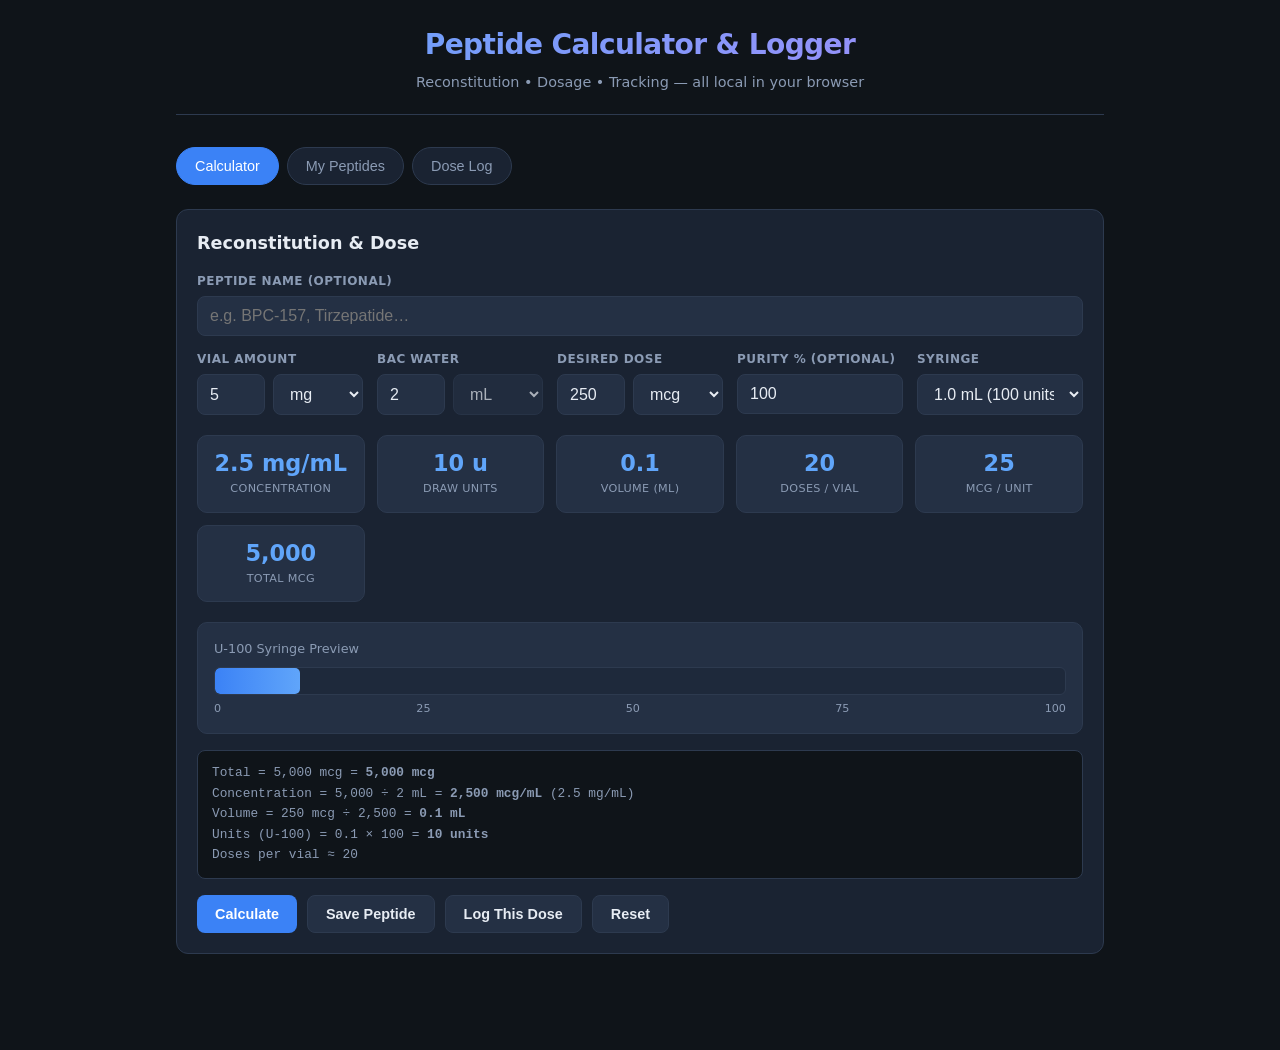
==== index.html @ 28c2f848 "Rename peptide_calculator.html to index.html" ====
<!DOCTYPE html>
<html lang="en">
<head>
  <meta charset="UTF-8">
  <meta name="viewport" content="width=device-width, initial-scale=1.0">
  <title>Peptide Calculator & Logger</title>
  <style>
    :root {
      --bg: #0f1419;
      --surface: #1a2332;
      --surface2: #243044;
      --border: #2d3a4f;
      --text: #e7ecf3;
      --text-muted: #8b9bb4;
      --accent: #3b82f6;
      --accent-hover: #2563eb;
      --success: #22c55e;
      --warning: #f59e0b;
      --danger: #ef4444;
      --radius: 12px;
      --font: 'Segoe UI', system-ui, -apple-system, sans-serif;
    }
    * { box-sizing: border-box; margin: 0; padding: 0; }
    body {
      font-family: var(--font);
      background: var(--bg);
      color: var(--text);
      min-height: 100vh;
      line-height: 1.5;
    }
    .container {
      max-width: 960px;
      margin: 0 auto;
      padding: 24px 16px 80px;
    }
    header {
      text-align: center;
      margin-bottom: 32px;
      padding-bottom: 20px;
      border-bottom: 1px solid var(--border);
    }
    header h1 {
      font-size: 1.75rem;
      font-weight: 700;
      letter-spacing: -0.02em;
      background: linear-gradient(135deg, #60a5fa, #a78bfa);
      -webkit-background-clip: text;
      -webkit-text-fill-color: transparent;
      background-clip: text;
    }
    header p {
      color: var(--text-muted);
      font-size: 0.9rem;
      margin-top: 6px;
    }
    .tabs {
      display: flex;
      gap: 8px;
      margin-bottom: 24px;
      flex-wrap: wrap;
    }
    .tab {
      padding: 10px 18px;
      background: var(--surface);
      border: 1px solid var(--border);
      border-radius: 999px;
      color: var(--text-muted);
      cursor: pointer;
      font-size: 0.9rem;
      font-weight: 500;
      transition: all 0.15s;
    }
    .tab:hover { border-color: var(--accent); color: var(--text); }
    .tab.active {
      background: var(--accent);
      border-color: var(--accent);
      color: white;
    }
    .panel { display: none; }
    .panel.active { display: block; }
    .card {
      background: var(--surface);
      border: 1px solid var(--border);
      border-radius: var(--radius);
      padding: 20px;
      margin-bottom: 16px;
    }
    .card h2 {
      font-size: 1.1rem;
      margin-bottom: 16px;
      font-weight: 600;
    }
    .grid {
      display: grid;
      grid-template-columns: repeat(auto-fit, minmax(140px, 1fr));
      gap: 14px;
    }
    .field {
      display: flex;
      flex-direction: column;
      gap: 6px;
    }
    .field label {
      font-size: 0.75rem;
      text-transform: uppercase;
      letter-spacing: 0.04em;
      color: var(--text-muted);
      font-weight: 600;
    }
    .field input, .field select, .field textarea {
      background: var(--surface2);
      border: 1px solid var(--border);
      border-radius: 8px;
      padding: 10px 12px;
      color: var(--text);
      font-size: 1rem;
      width: 100%;
      outline: none;
      transition: border-color 0.15s;
    }
    .field input:focus, .field select:focus, .field textarea:focus {
      border-color: var(--accent);
    }
    .unit-row {
      display: flex;
      gap: 8px;
    }
    .unit-row input { flex: 1; }
    .unit-row select { width: 90px; flex-shrink: 0; }
    .btn {
      display: inline-flex;
      align-items: center;
      justify-content: center;
      gap: 6px;
      padding: 10px 18px;
      border-radius: 8px;
      border: none;
      font-size: 0.9rem;
      font-weight: 600;
      cursor: pointer;
      transition: all 0.15s;
    }
    .btn-primary {
      background: var(--accent);
      color: white;
    }
    .btn-primary:hover { background: var(--accent-hover); }
    .btn-secondary {
      background: var(--surface2);
      color: var(--text);
      border: 1px solid var(--border);
    }
    .btn-secondary:hover { border-color: var(--accent); }
    .btn-danger {
      background: transparent;
      color: var(--danger);
      border: 1px solid var(--danger);
    }
    .btn-danger:hover { background: var(--danger); color: white; }
    .btn-sm { padding: 6px 12px; font-size: 0.8rem; }
    .results {
      display: grid;
      grid-template-columns: repeat(auto-fit, minmax(140px, 1fr));
      gap: 12px;
      margin-top: 20px;
    }
    .result-box {
      background: var(--surface2);
      border-radius: 10px;
      padding: 14px;
      text-align: center;
      border: 1px solid var(--border);
    }
    .result-box .value {
      font-size: 1.4rem;
      font-weight: 700;
      color: #60a5fa;
      line-height: 1.2;
    }
    .result-box .label {
      font-size: 0.7rem;
      color: var(--text-muted);
      text-transform: uppercase;
      letter-spacing: 0.03em;
      margin-top: 4px;
    }
    .syringe-visual {
      margin-top: 20px;
      background: var(--surface2);
      border-radius: 10px;
      padding: 16px;
      border: 1px solid var(--border);
    }
    .syringe-bar {
      height: 28px;
      background: #1e293b;
      border-radius: 6px;
      position: relative;
      overflow: hidden;
      border: 1px solid var(--border);
    }
    .syringe-fill {
      height: 100%;
      background: linear-gradient(90deg, #3b82f6, #60a5fa);
      border-radius: 5px;
      transition: width 0.3s ease;
      max-width: 100%;
    }
    .syringe-marks {
      display: flex;
      justify-content: space-between;
      margin-top: 6px;
      font-size: 0.7rem;
      color: var(--text-muted);
    }
    .actions {
      display: flex;
      gap: 10px;
      flex-wrap: wrap;
      margin-top: 16px;
    }
    table {
      width: 100%;
      border-collapse: collapse;
      font-size: 0.9rem;
    }
    th, td {
      padding: 10px 12px;
      text-align: left;
      border-bottom: 1px solid var(--border);
    }
    th {
      color: var(--text-muted);
      font-weight: 600;
      font-size: 0.75rem;
      text-transform: uppercase;
      letter-spacing: 0.03em;
    }
    tr:hover td { background: rgba(59, 130, 246, 0.05); }
    .empty {
      text-align: center;
      color: var(--text-muted);
      padding: 32px 16px;
      font-size: 0.95rem;
    }
    .peptide-list {
      display: flex;
      flex-direction: column;
      gap: 10px;
    }
    .peptide-item {
      display: flex;
      justify-content: space-between;
      align-items: center;
      background: var(--surface2);
      border: 1px solid var(--border);
      border-radius: 10px;
      padding: 14px 16px;
      gap: 12px;
      flex-wrap: wrap;
    }
    .peptide-item .info h3 {
      font-size: 1rem;
      font-weight: 600;
    }
    .peptide-item .info p {
      font-size: 0.8rem;
      color: var(--text-muted);
      margin-top: 2px;
    }
    .peptide-item .btns {
      display: flex;
      gap: 8px;
    }
    .toast {
      position: fixed;
      bottom: 24px;
      left: 50%;
      transform: translateX(-50%) translateY(100px);
      background: var(--surface2);
      border: 1px solid var(--accent);
      color: var(--text);
      padding: 12px 20px;
      border-radius: 10px;
      font-size: 0.9rem;
      opacity: 0;
      transition: all 0.3s;
      z-index: 100;
      pointer-events: none;
    }
    .toast.show {
      transform: translateX(-50%) translateY(0);
      opacity: 1;
    }
    .math-box {
      margin-top: 16px;
      background: var(--bg);
      border-radius: 8px;
      padding: 12px 14px;
      font-family: ui-monospace, monospace;
      font-size: 0.8rem;
      color: var(--text-muted);
      line-height: 1.6;
      border: 1px solid var(--border);
    }
    @media (max-width: 600px) {
      .grid { grid-template-columns: 1fr 1fr; }
      .results { grid-template-columns: 1fr 1fr; }
    }
  </style>
</head>
<body>
  <div class="container">
    <header>
      <h1>Peptide Calculator & Logger</h1>
      <p>Reconstitution • Dosage • Tracking — all local in your browser</p>
    </header>

    <div class="tabs">
      <button class="tab active" data-tab="calc">Calculator</button>
      <button class="tab" data-tab="peptides">My Peptides</button>
      <button class="tab" data-tab="log">Dose Log</button>
    </div>

    <!-- CALCULATOR PANEL -->
    <div id="calc" class="panel active">
      <div class="card">
        <h2>Reconstitution & Dose</h2>
        <div class="grid">
          <div class="field" style="grid-column: 1 / -1;">
            <label>Peptide Name (optional)</label>
            <input type="text" id="peptideName" placeholder="e.g. BPC-157, Tirzepatide…">
          </div>
          <div class="field">
            <label>Vial Amount</label>
            <div class="unit-row">
              <input type="number" id="vialAmount" value="5" min="0" step="any">
              <select id="vialUnit">
                <option value="mg">mg</option>
                <option value="mcg">mcg</option>
              </select>
            </div>
          </div>
          <div class="field">
            <label>BAC Water</label>
            <div class="unit-row">
              <input type="number" id="waterMl" value="2" min="0" step="any">
              <select disabled><option>mL</option></select>
            </div>
          </div>
          <div class="field">
            <label>Desired Dose</label>
            <div class="unit-row">
              <input type="number" id="doseAmount" value="250" min="0" step="any">
              <select id="doseUnit">
                <option value="mcg">mcg</option>
                <option value="mg">mg</option>
              </select>
            </div>
          </div>
          <div class="field">
            <label>Purity % (optional)</label>
            <input type="number" id="purity" value="100" min="1" max="100" step="0.1">
          </div>
          <div class="field">
            <label>Syringe</label>
            <select id="syringe">
              <option value="100">1.0 mL (100 units)</option>
              <option value="50">0.5 mL (50 units)</option>
              <option value="30">0.3 mL (30 units)</option>
            </select>
          </div>
        </div>

        <div class="results" id="results">
          <div class="result-box">
            <div class="value" id="resConc">—</div>
            <div class="label">Concentration</div>
          </div>
          <div class="result-box">
            <div class="value" id="resUnits">—</div>
            <div class="label">Draw Units</div>
          </div>
          <div class="result-box">
            <div class="value" id="resVol">—</div>
            <div class="label">Volume (mL)</div>
          </div>
          <div class="result-box">
            <div class="value" id="resDoses">—</div>
            <div class="label">Doses / Vial</div>
          </div>
          <div class="result-box">
            <div class="value" id="resPerUnit">—</div>
            <div class="label">mcg / Unit</div>
          </div>
          <div class="result-box">
            <div class="value" id="resTotal">—</div>
            <div class="label">Total mcg</div>
          </div>
        </div>

        <div class="syringe-visual">
          <div style="font-size:0.8rem;color:var(--text-muted);margin-bottom:8px;">U-100 Syringe Preview</div>
          <div class="syringe-bar">
            <div class="syringe-fill" id="syringeFill" style="width:0%"></div>
          </div>
          <div class="syringe-marks">
            <span>0</span><span>25</span><span>50</span><span>75</span><span>100</span>
          </div>
        </div>

        <div class="math-box" id="mathBox">Enter values to see the math.</div>

        <div class="actions">
          <button class="btn btn-primary" onclick="calculate()">Calculate</button>
          <button class="btn btn-secondary" onclick="saveCurrentPeptide()">Save Peptide</button>
          <button class="btn btn-secondary" onclick="logCurrentDose()">Log This Dose</button>
          <button class="btn btn-secondary" onclick="resetCalc()">Reset</button>
        </div>
      </div>
    </div>

    <!-- MY PEPTIDES PANEL -->
    <div id="peptides" class="panel">
      <div class="card">
        <h2>Saved Peptides</h2>
        <div id="peptideList" class="peptide-list">
          <div class="empty">No saved peptides yet. Calculate one and hit “Save Peptide”.</div>
        </div>
      </div>
    </div>

    <!-- DOSE LOG PANEL -->
    <div id="log" class="panel">
      <div class="card">
        <h2>Log a Dose</h2>
        <div class="grid">
          <div class="field">
            <label>Peptide</label>
            <select id="logPeptideSelect">
              <option value="">— Custom / Manual —</option>
            </select>
          </div>
          <div class="field">
            <label>Name (if custom)</label>
            <input type="text" id="logName" placeholder="Peptide name">
          </div>
          <div class="field">
            <label>Dose</label>
            <div class="unit-row">
              <input type="number" id="logDose" value="250" min="0" step="any">
              <select id="logDoseUnit">
                <option value="mcg">mcg</option>
                <option value="mg">mg</option>
              </select>
            </div>
          </div>
          <div class="field">
            <label>Units Drawn</label>
            <input type="number" id="logUnits" min="0" step="any" placeholder="optional">
          </div>
          <div class="field">
            <label>Date & Time</label>
            <input type="datetime-local" id="logDate">
          </div>
          <div class="field" style="grid-column: 1 / -1;">
            <label>Notes</label>
            <textarea id="logNotes" rows="2" placeholder="Optional notes…"></textarea>
          </div>
        </div>
        <div class="actions">
          <button class="btn btn-primary" onclick="addLogEntry()">Add to Log</button>
        </div>
      </div>

      <div class="card">
        <div style="display:flex;justify-content:space-between;align-items:center;margin-bottom:16px;flex-wrap:wrap;gap:10px;">
          <h2 style="margin:0;">History</h2>
          <div style="display:flex;gap:8px;">
            <button class="btn btn-secondary btn-sm" onclick="exportLog()">Export CSV</button>
            <button class="btn btn-danger btn-sm" onclick="clearLog()">Clear Log</button>
          </div>
        </div>
        <div style="overflow-x:auto;">
          <table>
            <thead>
              <tr>
                <th>Date</th>
                <th>Peptide</th>
                <th>Dose</th>
                <th>Units</th>
                <th>Notes</th>
                <th></th>
              </tr>
            </thead>
            <tbody id="logTableBody">
              <tr><td colspan="6" class="empty">No doses logged yet.</td></tr>
            </tbody>
          </table>
        </div>
      </div>
    </div>
  </div>

  <div class="toast" id="toast"></div>

  <script>
    // ========== State ==========
    let peptides = JSON.parse(localStorage.getItem('peptide_calc_peptides') || '[]');
    let logEntries = JSON.parse(localStorage.getItem('peptide_calc_log') || '[]');

    // ========== Tabs ==========
    document.querySelectorAll('.tab').forEach(tab => {
      tab.addEventListener('click', () => {
        document.querySelectorAll('.tab').forEach(t => t.classList.remove('active'));
        document.querySelectorAll('.panel').forEach(p => p.classList.remove('active'));
        tab.classList.add('active');
        document.getElementById(tab.dataset.tab).classList.add('active');
        if (tab.dataset.tab === 'peptides') renderPeptides();
        if (tab.dataset.tab === 'log') {
          renderLogSelect();
          renderLog();
        }
      });
    });

    // ========== Helpers ==========
    function toMcg(amount, unit) {
      return unit === 'mg' ? amount * 1000 : amount;
    }
    function showToast(msg) {
      const t = document.getElementById('toast');
      t.textContent = msg;
      t.classList.add('show');
      setTimeout(() => t.classList.remove('show'), 2200);
    }
    function saveState() {
      localStorage.setItem('peptide_calc_peptides', JSON.stringify(peptides));
      localStorage.setItem('peptide_calc_log', JSON.stringify(logEntries));
    }
    function fmt(n, d = 2) {
      if (n == null || isNaN(n)) return '—';
      return Number(n).toLocaleString(undefined, { maximumFractionDigits: d });
    }

    // ========== Calculate ==========
    function calculate() {
      const vialAmt = parseFloat(document.getElementById('vialAmount').value) || 0;
      const vialUnit = document.getElementById('vialUnit').value;
      const water = parseFloat(document.getElementById('waterMl').value) || 0;
      const doseAmt = parseFloat(document.getElementById('doseAmount').value) || 0;
      const doseUnit = document.getElementById('doseUnit').value;
      const purity = parseFloat(document.getElementById('purity').value) || 100;
      const syringeMax = parseInt(document.getElementById('syringe').value) || 100;

      if (vialAmt <= 0 || water <= 0 || doseAmt <= 0) {
        document.getElementById('resConc').textContent = '—';
        document.getElementById('resUnits').textContent = '—';
        document.getElementById('resVol').textContent = '—';
        document.getElementById('resDoses').textContent = '—';
        document.getElementById('resPerUnit').textContent = '—';
        document.getElementById('resTotal').textContent = '—';
        document.getElementById('syringeFill').style.width = '0%';
        document.getElementById('mathBox').textContent = 'Enter positive values for vial, water, and dose.';
        return;
      }

      const totalMcg = toMcg(vialAmt, vialUnit) * (purity / 100);
      const doseMcg = toMcg(doseAmt, doseUnit);
      const concMcgMl = totalMcg / water;
      const concMgMl = concMcgMl / 1000;
      const volMl = doseMcg / concMcgMl;
      const units = volMl * 100;
      const doses = Math.floor(totalMcg / doseMcg);
      const mcgPerUnit = concMcgMl / 100;

      document.getElementById('resConc').textContent = fmt(concMgMl, 3) + ' mg/mL';
      document.getElementById('resUnits').textContent = fmt(units, 1) + ' u';
      document.getElementById('resVol').textContent = fmt(volMl, 4);
      document.getElementById('resDoses').textContent = doses;
      document.getElementById('resPerUnit').textContent = fmt(mcgPerUnit, 2);
      document.getElementById('resTotal').textContent = fmt(totalMcg, 0);

      // Syringe fill (capped at 100%)
      const fillPct = Math.min((units / 100) * 100, 100);
      document.getElementById('syringeFill').style.width = fillPct + '%';

      // Math explanation
      const purityNote = purity !== 100 ? ` × ${purity}% purity` : '';
      document.getElementById('mathBox').innerHTML =
        `Total = ${fmt(toMcg(vialAmt, vialUnit),0)} mcg${purityNote} = <b>${fmt(totalMcg,0)} mcg</b><br>` +
        `Concentration = ${fmt(totalMcg,0)} ÷ ${water} mL = <b>${fmt(concMcgMl,1)} mcg/mL</b> (${fmt(concMgMl,3)} mg/mL)<br>` +
        `Volume = ${fmt(doseMcg,0)} mcg ÷ ${fmt(concMcgMl,1)} = <b>${fmt(volMl,4)} mL</b><br>` +
        `Units (U-100) = ${fmt(volMl,4)} × 100 = <b>${fmt(units,1)} units</b><br>` +
        `Doses per vial ≈ ${doses}` +
        (units > syringeMax ? `<br><span style="color:var(--warning)">⚠ Exceeds ${syringeMax}-unit syringe capacity</span>` : '') +
        (units < 2 ? `<br><span style="color:var(--warning)">⚠ Very small draw — consider more water for easier measurement</span>` : '');
    }

    // Live calc on input
    ['vialAmount','vialUnit','waterMl','doseAmount','doseUnit','purity','syringe'].forEach(id => {
      document.getElementById(id).addEventListener('input', calculate);
      document.getElementById(id).addEventListener('change', calculate);
    });

    function resetCalc() {
      document.getElementById('peptideName').value = '';
      document.getElementById('vialAmount').value = 5;
      document.getElementById('vialUnit').value = 'mg';
      document.getElementById('waterMl').value = 2;
      document.getElementById('doseAmount').value = 250;
      document.getElementById('doseUnit').value = 'mcg';
      document.getElementById('purity').value = 100;
      document.getElementById('syringe').value = 100;
      calculate();
    }

    // ========== Save Peptide ==========
    function saveCurrentPeptide() {
      const name = document.getElementById('peptideName').value.trim() || 'Unnamed Peptide';
      const entry = {
        id: Date.now(),
        name,
        vialAmount: parseFloat(document.getElementById('vialAmount').value),
        vialUnit: document.getElementById('vialUnit').value,
        waterMl: parseFloat(document.getElementById('waterMl').value),
        doseAmount: parseFloat(document.getElementById('doseAmount').value),
        doseUnit: document.getElementById('doseUnit').value,
        purity: parseFloat(document.getElementById('purity').value) || 100,
        syringe: document.getElementById('syringe').value
      };
      peptides.push(entry);
      saveState();
      showToast(`Saved “${name}”`);
      renderPeptides();
    }

    function loadPeptide(id) {
      const p = peptides.find(x => x.id === id);
      if (!p) return;
      document.getElementById('peptideName').value = p.name;
      document.getElementById('vialAmount').value = p.vialAmount;
      document.getElementById('vialUnit').value = p.vialUnit;
      document.getElementById('waterMl').value = p.waterMl;
      document.getElementById('doseAmount').value = p.doseAmount;
      document.getElementById('doseUnit').value = p.doseUnit;
      document.getElementById('purity').value = p.purity;
      document.getElementById('syringe').value = p.syringe;
      calculate();
      // switch to calc tab
      document.querySelector('[data-tab="calc"]').click();
      showToast(`Loaded “${p.name}”`);
    }

    function deletePeptide(id) {
      peptides = peptides.filter(x => x.id !== id);
      saveState();
      renderPeptides();
      showToast('Peptide deleted');
    }

    function renderPeptides() {
      const el = document.getElementById('peptideList');
      if (!peptides.length) {
        el.innerHTML = '<div class="empty">No saved peptides yet. Calculate one and hit “Save Peptide”.</div>';
        return;
      }
      el.innerHTML = peptides.map(p => `
        <div class="peptide-item">
          <div class="info">
            <h3>${escapeHtml(p.name)}</h3>
            <p>${p.vialAmount} ${p.vialUnit} + ${p.waterMl} mL → dose ${p.doseAmount} ${p.doseUnit}${p.purity !== 100 ? ` · ${p.purity}%` : ''}</p>
          </div>
          <div class="btns">
            <button class="btn btn-primary btn-sm" onclick="loadPeptide(${p.id})">Load</button>
            <button class="btn btn-danger btn-sm" onclick="deletePeptide(${p.id})">Delete</button>
          </div>
        </div>
      `).join('');
    }

    // ========== Log ==========
    function renderLogSelect() {
      const sel = document.getElementById('logPeptideSelect');
      const current = sel.value;
      sel.innerHTML = '<option value="">— Custom / Manual —</option>' +
        peptides.map(p => `<option value="${p.id}">${escapeHtml(p.name)}</option>`).join('');
      sel.value = current;
    }

    document.getElementById('logPeptideSelect').addEventListener('change', function() {
      const id = this.value;
      if (!id) return;
      const p = peptides.find(x => x.id == id);
      if (p) {
        document.getElementById('logName').value = p.name;
        document.getElementById('logDose').value = p.doseAmount;
        document.getElementById('logDoseUnit').value = p.doseUnit;
        // prefill units from current calc if matching
        calculate();
        const unitsText = document.getElementById('resUnits').textContent;
        const match = unitsText.match(/([\d.]+)/);
        if (match) document.getElementById('logUnits').value = match[1];
      }
    });

    function addLogEntry() {
      const name = document.getElementById('logName').value.trim() || 'Unknown';
      const doseAmt = parseFloat(document.getElementById('logDose').value) || 0;
      const doseUnit = document.getElementById('logDoseUnit').value;
      const units = document.getElementById('logUnits').value;
      const dateVal = document.getElementById('logDate').value;
      const notes = document.getElementById('logNotes').value.trim();

      if (!doseAmt) {
        showToast('Enter a dose amount');
        return;
      }

      const entry = {
        id: Date.now(),
        name,
        dose: doseAmt,
        doseUnit,
        units: units ? parseFloat(units) : null,
        date: dateVal ? new Date(dateVal).toISOString() : new Date().toISOString(),
        notes
      };
      logEntries.unshift(entry);
      saveState();
      renderLog();
      document.getElementById('logNotes').value = '';
      showToast('Dose logged');
    }

    function deleteLogEntry(id) {
      logEntries = logEntries.filter(x => x.id !== id);
      saveState();
      renderLog();
      showToast('Entry removed');
    }

    function renderLog() {
      const tbody = document.getElementById('logTableBody');
      if (!logEntries.length) {
        tbody.innerHTML = '<tr><td colspan="6" class="empty">No doses logged yet.</td></tr>';
        return;
      }
      tbody.innerHTML = logEntries.map(e => {
        const d = new Date(e.date);
        const dateStr = d.toLocaleString(undefined, { dateStyle: 'medium', timeStyle: 'short' });
        return `<tr>
          <td>${dateStr}</td>
          <td>${escapeHtml(e.name)}</td>
          <td>${fmt(e.dose, 2)} ${e.doseUnit}</td>
          <td>${e.units != null ? fmt(e.units, 1) : '—'}</td>
          <td>${escapeHtml(e.notes || '')}</td>
          <td><button class="btn btn-danger btn-sm" onclick="deleteLogEntry(${e.id})">×</button></td>
        </tr>`;
      }).join('');
    }

    function clearLog() {
      if (!confirm('Clear entire dose log? This cannot be undone.')) return;
      logEntries = [];
      saveState();
      renderLog();
      showToast('Log cleared');
    }

    function exportLog() {
      if (!logEntries.length) {
        showToast('Nothing to export');
        return;
      }
      const header = 'Date,Peptide,Dose,Unit,Units Drawn,Notes\n';
      const rows = logEntries.map(e => {
        const d = new Date(e.date).toISOString();
        return `"${d}","${e.name.replace(/"/g,'""')}",${e.dose},${e.doseUnit},${e.units ?? ''},"${(e.notes||'').replace(/"/g,'""')}"`;
      }).join('\n');
      const blob = new Blob([header + rows], { type: 'text/csv' });
      const url = URL.createObjectURL(blob);
      const a = document.createElement('a');
      a.href = url;
      a.download = `peptide_log_${new Date().toISOString().slice(0,10)}.csv`;
      a.click();
      URL.revokeObjectURL(url);
      showToast('CSV downloaded');
    }

    function logCurrentDose() {
      const name = document.getElementById('peptideName').value.trim() || 'Unnamed';
      const doseAmt = parseFloat(document.getElementById('doseAmount').value) || 0;
      const doseUnit = document.getElementById('doseUnit').value;
      const unitsText = document.getElementById('resUnits').textContent;
      const match = unitsText.match(/([\d.]+)/);
      const units = match ? parseFloat(match[1]) : null;

      // switch to log and prefill
      document.querySelector('[data-tab="log"]').click();
      document.getElementById('logName').value = name;
      document.getElementById('logDose').value = doseAmt;
      document.getElementById('logDoseUnit').value = doseUnit;
      if (units != null) document.getElementById('logUnits').value = units;
      document.getElementById('logDate').value = new Date().toISOString().slice(0,16);
      showToast('Prefills ready — hit Add to Log');
    }

    function escapeHtml(str) {
      return String(str).replace(/&/g,'&amp;').replace(/</g,'&lt;').replace(/>/g,'&gt;').replace(/"/g,'&quot;');
    }

    // Init
    document.getElementById('logDate').value = new Date().toISOString().slice(0,16);
    calculate();
    renderPeptides();
  </script>
</body>
</html>
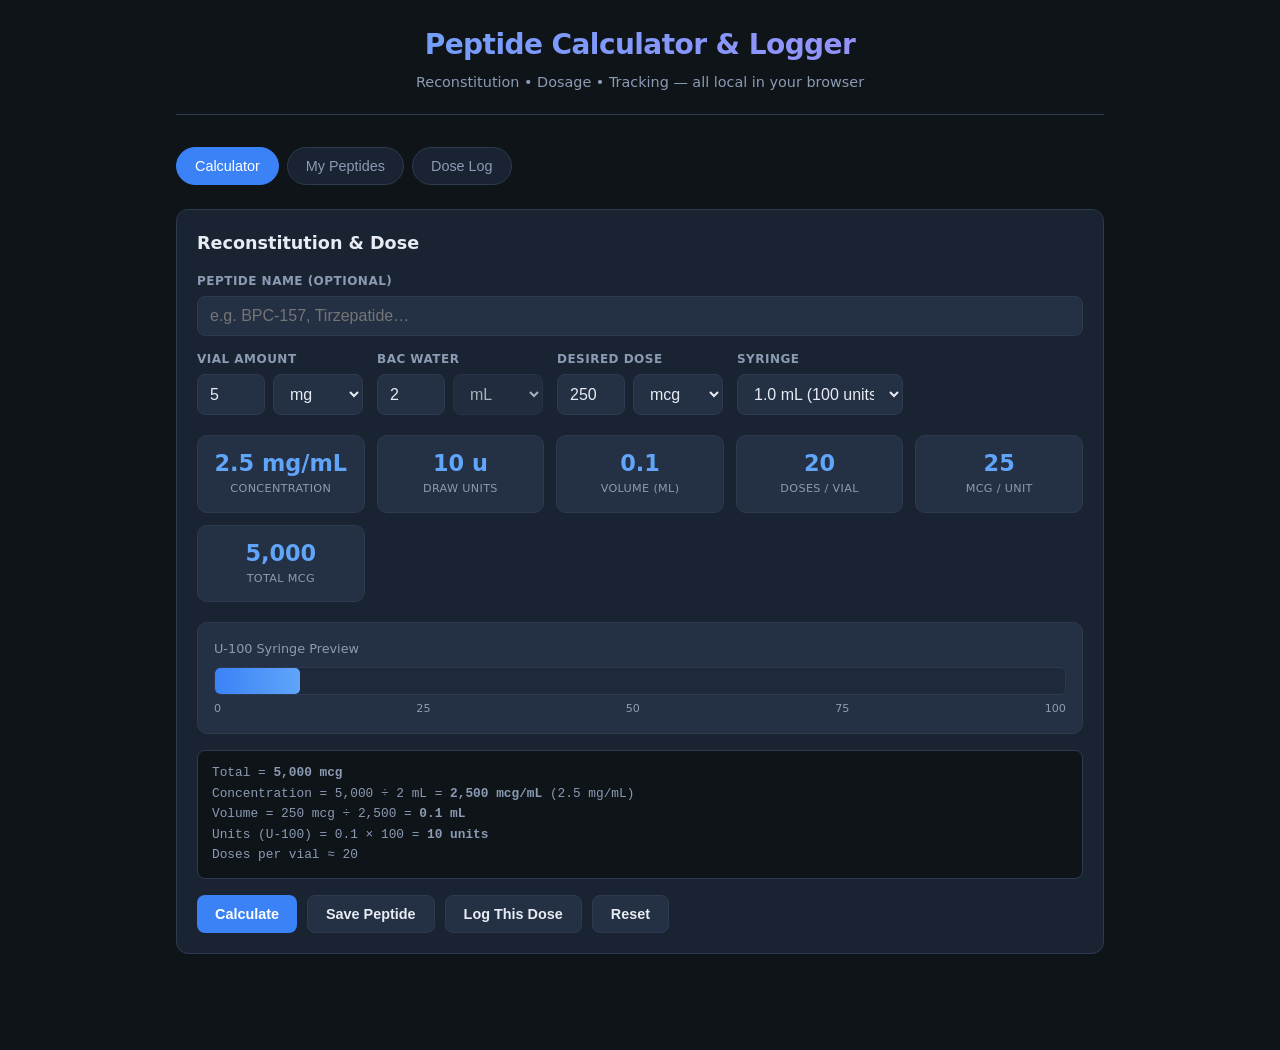
==== commit 6c8f9ceb: "Rename peptide_calculator.html to index.html" ====
--- a/index.html
+++ b/index.html
@@ -2,8 +2,18 @@
 <html lang="en">
 <head>
   <meta charset="UTF-8">
-  <meta name="viewport" content="width=device-width, initial-scale=1.0">
+  <meta name="viewport" content="width=device-width, initial-scale=1.0, viewport-fit=cover, maximum-scale=1">
   <title>Peptide Calculator & Logger</title>
+
+  <meta name="apple-mobile-web-app-capable" content="yes">
+  <meta name="apple-mobile-web-app-status-bar-style" content="black-translucent">
+  <meta name="apple-mobile-web-app-title" content="Peptide Calc">
+  <meta name="mobile-web-app-capable" content="yes">
+  <meta name="theme-color" content="#0f1419">
+  <meta name="description" content="Peptide reconstitution, dosage calculator and dose logger">
+
+  <link rel="apple-touch-icon" href="data:image/svg+xml,<svg xmlns='http://www.w3.org/2000/svg' viewBox='0 0 100 100'><rect width='100' height='100' rx='22' fill='%233b82f6'/><text y='68' x='50' text-anchor='middle' font-size='52' fill='white' font-family='system-ui'>P</text></svg>">
+
   <style>
     :root {
       --bg: #0f1419;
@@ -26,7 +36,12 @@
       background: var(--bg);
       color: var(--text);
       min-height: 100vh;
+      min-height: 100dvh;
       line-height: 1.5;
+      padding-top: env(safe-area-inset-top);
+      padding-bottom: env(safe-area-inset-bottom);
+      padding-left: env(safe-area-inset-left);
+      padding-right: env(safe-area-inset-right);
     }
     .container {
       max-width: 960px;
@@ -303,6 +318,11 @@
       line-height: 1.6;
       border: 1px solid var(--border);
     }
+    .hint {
+      font-size: 0.75rem;
+      color: var(--text-muted);
+      margin-top: 4px;
+    }
     @media (max-width: 600px) {
       .grid { grid-template-columns: 1fr 1fr; }
       .results { grid-template-columns: 1fr 1fr; }
@@ -322,7 +342,6 @@
       <button class="tab" data-tab="log">Dose Log</button>
     </div>
 
-    <!-- CALCULATOR PANEL -->
     <div id="calc" class="panel active">
       <div class="card">
         <h2>Reconstitution & Dose</h2>
@@ -359,10 +378,6 @@
             </div>
           </div>
           <div class="field">
-            <label>Purity % (optional)</label>
-            <input type="number" id="purity" value="100" min="1" max="100" step="0.1">
-          </div>
-          <div class="field">
             <label>Syringe</label>
             <select id="syringe">
               <option value="100">1.0 mL (100 units)</option>
@@ -420,7 +435,6 @@
       </div>
     </div>
 
-    <!-- MY PEPTIDES PANEL -->
     <div id="peptides" class="panel">
       <div class="card">
         <h2>Saved Peptides</h2>
@@ -430,7 +444,6 @@
       </div>
     </div>
 
-    <!-- DOSE LOG PANEL -->
     <div id="log" class="panel">
       <div class="card">
         <h2>Log a Dose</h2>
@@ -454,6 +467,7 @@
                 <option value="mg">mg</option>
               </select>
             </div>
+            <div class="hint" id="logSyncHint">Dose and units stay in proportion once a ratio is set.</div>
           </div>
           <div class="field">
             <label>Units Drawn</label>
@@ -476,9 +490,11 @@
       <div class="card">
         <div style="display:flex;justify-content:space-between;align-items:center;margin-bottom:16px;flex-wrap:wrap;gap:10px;">
           <h2 style="margin:0;">History</h2>
-          <div style="display:flex;gap:8px;">
+          <div style="display:flex;gap:8px;flex-wrap:wrap;">
+            <button class="btn btn-secondary btn-sm" onclick="document.getElementById('importFile').click()">Import CSV</button>
             <button class="btn btn-secondary btn-sm" onclick="exportLog()">Export CSV</button>
             <button class="btn btn-danger btn-sm" onclick="clearLog()">Clear Log</button>
+            <input type="file" id="importFile" accept=".csv,text/csv,text/plain" style="display:none">
           </div>
         </div>
         <div style="overflow-x:auto;">
@@ -505,11 +521,12 @@
   <div class="toast" id="toast"></div>
 
   <script>
-    // ========== State ==========
     let peptides = JSON.parse(localStorage.getItem('peptide_calc_peptides') || '[]');
     let logEntries = JSON.parse(localStorage.getItem('peptide_calc_log') || '[]');
-
-    // ========== Tabs ==========
+    // mcg delivered per 1 U-100 syringe unit — used to keep dose ↔ units in proportion
+    let logMcgPerUnit = null;
+    let syncingLog = false;
+
     document.querySelectorAll('.tab').forEach(tab => {
       tab.addEventListener('click', () => {
         document.querySelectorAll('.tab').forEach(t => t.classList.remove('active'));
@@ -524,9 +541,11 @@
       });
     });
 
-    // ========== Helpers ==========
     function toMcg(amount, unit) {
       return unit === 'mg' ? amount * 1000 : amount;
+    }
+    function fromMcg(mcg, unit) {
+      return unit === 'mg' ? mcg / 1000 : mcg;
     }
     function showToast(msg) {
       const t = document.getElementById('toast');
@@ -542,15 +561,33 @@
       if (n == null || isNaN(n)) return '—';
       return Number(n).toLocaleString(undefined, { maximumFractionDigits: d });
     }
-
-    // ========== Calculate ==========
+    function niceNum(n, maxDec = 4) {
+      if (n == null || isNaN(n)) return '';
+      const rounded = Math.round(n * Math.pow(10, maxDec)) / Math.pow(10, maxDec);
+      return String(rounded);
+    }
+    function mcgPerUnitFromMix(vialAmount, vialUnit, waterMl) {
+      const water = parseFloat(waterMl);
+      const total = toMcg(parseFloat(vialAmount) || 0, vialUnit);
+      if (!(water > 0) || !(total > 0)) return null;
+      return (total / water) / 100;
+    }
+    function updateSyncHint() {
+      const hint = document.getElementById('logSyncHint');
+      if (!hint) return;
+      if (logMcgPerUnit) {
+        hint.textContent = 'Linked: ' + fmt(logMcgPerUnit, 2) + ' mcg per unit. Change one and the other follows.';
+      } else {
+        hint.textContent = 'Select a saved peptide, log from the calculator, or fill both fields once to lock the ratio.';
+      }
+    }
+
     function calculate() {
       const vialAmt = parseFloat(document.getElementById('vialAmount').value) || 0;
       const vialUnit = document.getElementById('vialUnit').value;
       const water = parseFloat(document.getElementById('waterMl').value) || 0;
       const doseAmt = parseFloat(document.getElementById('doseAmount').value) || 0;
       const doseUnit = document.getElementById('doseUnit').value;
-      const purity = parseFloat(document.getElementById('purity').value) || 100;
       const syringeMax = parseInt(document.getElementById('syringe').value) || 100;
 
       if (vialAmt <= 0 || water <= 0 || doseAmt <= 0) {
@@ -565,7 +602,7 @@
         return;
       }
 
-      const totalMcg = toMcg(vialAmt, vialUnit) * (purity / 100);
+      const totalMcg = toMcg(vialAmt, vialUnit);
       const doseMcg = toMcg(doseAmt, doseUnit);
       const concMcgMl = totalMcg / water;
       const concMgMl = concMcgMl / 1000;
@@ -581,14 +618,11 @@
       document.getElementById('resPerUnit').textContent = fmt(mcgPerUnit, 2);
       document.getElementById('resTotal').textContent = fmt(totalMcg, 0);
 
-      // Syringe fill (capped at 100%)
       const fillPct = Math.min((units / 100) * 100, 100);
       document.getElementById('syringeFill').style.width = fillPct + '%';
 
-      // Math explanation
-      const purityNote = purity !== 100 ? ` × ${purity}% purity` : '';
       document.getElementById('mathBox').innerHTML =
-        `Total = ${fmt(toMcg(vialAmt, vialUnit),0)} mcg${purityNote} = <b>${fmt(totalMcg,0)} mcg</b><br>` +
+        `Total = <b>${fmt(totalMcg,0)} mcg</b><br>` +
         `Concentration = ${fmt(totalMcg,0)} ÷ ${water} mL = <b>${fmt(concMcgMl,1)} mcg/mL</b> (${fmt(concMgMl,3)} mg/mL)<br>` +
         `Volume = ${fmt(doseMcg,0)} mcg ÷ ${fmt(concMcgMl,1)} = <b>${fmt(volMl,4)} mL</b><br>` +
         `Units (U-100) = ${fmt(volMl,4)} × 100 = <b>${fmt(units,1)} units</b><br>` +
@@ -597,8 +631,7 @@
         (units < 2 ? `<br><span style="color:var(--warning)">⚠ Very small draw — consider more water for easier measurement</span>` : '');
     }
 
-    // Live calc on input
-    ['vialAmount','vialUnit','waterMl','doseAmount','doseUnit','purity','syringe'].forEach(id => {
+    ['vialAmount','vialUnit','waterMl','doseAmount','doseUnit','syringe'].forEach(id => {
       document.getElementById(id).addEventListener('input', calculate);
       document.getElementById(id).addEventListener('change', calculate);
     });
@@ -610,12 +643,10 @@
       document.getElementById('waterMl').value = 2;
       document.getElementById('doseAmount').value = 250;
       document.getElementById('doseUnit').value = 'mcg';
-      document.getElementById('purity').value = 100;
       document.getElementById('syringe').value = 100;
       calculate();
     }
 
-    // ========== Save Peptide ==========
     function saveCurrentPeptide() {
       const name = document.getElementById('peptideName').value.trim() || 'Unnamed Peptide';
       const entry = {
@@ -626,7 +657,6 @@
         waterMl: parseFloat(document.getElementById('waterMl').value),
         doseAmount: parseFloat(document.getElementById('doseAmount').value),
         doseUnit: document.getElementById('doseUnit').value,
-        purity: parseFloat(document.getElementById('purity').value) || 100,
         syringe: document.getElementById('syringe').value
       };
       peptides.push(entry);
@@ -644,10 +674,8 @@
       document.getElementById('waterMl').value = p.waterMl;
       document.getElementById('doseAmount').value = p.doseAmount;
       document.getElementById('doseUnit').value = p.doseUnit;
-      document.getElementById('purity').value = p.purity;
-      document.getElementById('syringe').value = p.syringe;
+      document.getElementById('syringe').value = p.syringe || 100;
       calculate();
-      // switch to calc tab
       document.querySelector('[data-tab="calc"]').click();
       showToast(`Loaded “${p.name}”`);
     }
@@ -669,7 +697,7 @@
         <div class="peptide-item">
           <div class="info">
             <h3>${escapeHtml(p.name)}</h3>
-            <p>${p.vialAmount} ${p.vialUnit} + ${p.waterMl} mL → dose ${p.doseAmount} ${p.doseUnit}${p.purity !== 100 ? ` · ${p.purity}%` : ''}</p>
+            <p>${p.vialAmount} ${p.vialUnit} + ${p.waterMl} mL → dose ${p.doseAmount} ${p.doseUnit}</p>
           </div>
           <div class="btns">
             <button class="btn btn-primary btn-sm" onclick="loadPeptide(${p.id})">Load</button>
@@ -679,7 +707,6 @@
       `).join('');
     }
 
-    // ========== Log ==========
     function renderLogSelect() {
       const sel = document.getElementById('logPeptideSelect');
       const current = sel.value;
@@ -688,19 +715,76 @@
       sel.value = current;
     }
 
+    function getLogDoseMcg() {
+      return toMcg(parseFloat(document.getElementById('logDose').value) || 0, document.getElementById('logDoseUnit').value);
+    }
+
+    function setLogDoseFromMcg(mcg) {
+      const unit = document.getElementById('logDoseUnit').value;
+      document.getElementById('logDose').value = niceNum(fromMcg(mcg, unit), unit === 'mg' ? 4 : 2);
+    }
+
+    function lockRatioFromCurrentPair() {
+      const mcg = getLogDoseMcg();
+      const units = parseFloat(document.getElementById('logUnits').value);
+      if (mcg > 0 && units > 0) {
+        logMcgPerUnit = mcg / units;
+        updateSyncHint();
+        return true;
+      }
+      return false;
+    }
+
+    function applyPeptideRatio(p) {
+      const ratio = mcgPerUnitFromMix(p.vialAmount, p.vialUnit, p.waterMl);
+      if (ratio) logMcgPerUnit = ratio;
+      updateSyncHint();
+    }
+
     document.getElementById('logPeptideSelect').addEventListener('change', function() {
       const id = this.value;
       if (!id) return;
       const p = peptides.find(x => x.id == id);
-      if (p) {
-        document.getElementById('logName').value = p.name;
-        document.getElementById('logDose').value = p.doseAmount;
-        document.getElementById('logDoseUnit').value = p.doseUnit;
-        // prefill units from current calc if matching
-        calculate();
-        const unitsText = document.getElementById('resUnits').textContent;
-        const match = unitsText.match(/([\d.]+)/);
-        if (match) document.getElementById('logUnits').value = match[1];
+      if (!p) return;
+      syncingLog = true;
+      document.getElementById('logName').value = p.name;
+      document.getElementById('logDose').value = p.doseAmount;
+      document.getElementById('logDoseUnit').value = p.doseUnit;
+      applyPeptideRatio(p);
+      const doseMcg = toMcg(parseFloat(p.doseAmount) || 0, p.doseUnit);
+      if (logMcgPerUnit && doseMcg > 0) {
+        document.getElementById('logUnits').value = niceNum(doseMcg / logMcgPerUnit, 2);
+      }
+      syncingLog = false;
+    });
+
+    document.getElementById('logDose').addEventListener('input', () => {
+      if (syncingLog) return;
+      if (!logMcgPerUnit && !lockRatioFromCurrentPair()) return;
+      const mcg = getLogDoseMcg();
+      if (!(mcg > 0) || !logMcgPerUnit) return;
+      syncingLog = true;
+      document.getElementById('logUnits').value = niceNum(mcg / logMcgPerUnit, 2);
+      syncingLog = false;
+    });
+
+    document.getElementById('logUnits').addEventListener('input', () => {
+      if (syncingLog) return;
+      if (!logMcgPerUnit && !lockRatioFromCurrentPair()) return;
+      const units = parseFloat(document.getElementById('logUnits').value);
+      if (!(units > 0) || !logMcgPerUnit) return;
+      syncingLog = true;
+      setLogDoseFromMcg(units * logMcgPerUnit);
+      syncingLog = false;
+    });
+
+    document.getElementById('logDoseUnit').addEventListener('change', () => {
+      if (!logMcgPerUnit) return;
+      const units = parseFloat(document.getElementById('logUnits').value);
+      if (units > 0) {
+        syncingLog = true;
+        setLogDoseFromMcg(units * logMcgPerUnit);
+        syncingLog = false;
       }
     });
 
@@ -718,7 +802,7 @@
       }
 
       const entry = {
-        id: Date.now(),
+        id: Date.now() + Math.random(),
         name,
         dose: doseAmt,
         doseUnit,
@@ -748,12 +832,12 @@
       }
       tbody.innerHTML = logEntries.map(e => {
         const d = new Date(e.date);
-        const dateStr = d.toLocaleString(undefined, { dateStyle: 'medium', timeStyle: 'short' });
+        const dateStr = isNaN(d) ? String(e.date) : d.toLocaleString(undefined, { dateStyle: 'medium', timeStyle: 'short' });
         return `<tr>
           <td>${dateStr}</td>
           <td>${escapeHtml(e.name)}</td>
           <td>${fmt(e.dose, 2)} ${e.doseUnit}</td>
-          <td>${e.units != null ? fmt(e.units, 1) : '—'}</td>
+          <td>${e.units != null && e.units !== '' ? fmt(e.units, 1) : '—'}</td>
           <td>${escapeHtml(e.notes || '')}</td>
           <td><button class="btn btn-danger btn-sm" onclick="deleteLogEntry(${e.id})">×</button></td>
         </tr>`;
@@ -775,8 +859,8 @@
       }
       const header = 'Date,Peptide,Dose,Unit,Units Drawn,Notes\n';
       const rows = logEntries.map(e => {
-        const d = new Date(e.date).toISOString();
-        return `"${d}","${e.name.replace(/"/g,'""')}",${e.dose},${e.doseUnit},${e.units ?? ''},"${(e.notes||'').replace(/"/g,'""')}"`;
+        const d = e.date ? new Date(e.date).toISOString() : '';
+        return `"${d}","${String(e.name || '').replace(/"/g,'""')}",${e.dose},${e.doseUnit},${e.units ?? ''},"${String(e.notes || '').replace(/"/g,'""')}"`;
       }).join('\n');
       const blob = new Blob([header + rows], { type: 'text/csv' });
       const url = URL.createObjectURL(blob);
@@ -788,6 +872,119 @@
       showToast('CSV downloaded');
     }
 
+    function parseCsv(text) {
+      const rows = [];
+      let row = [];
+      let cell = '';
+      let inQuotes = false;
+      for (let i = 0; i < text.length; i++) {
+        const ch = text[i];
+        const next = text[i + 1];
+        if (inQuotes) {
+          if (ch === '"' && next === '"') { cell += '"'; i++; }
+          else if (ch === '"') inQuotes = false;
+          else cell += ch;
+        } else if (ch === '"') {
+          inQuotes = true;
+        } else if (ch === ',') {
+          row.push(cell);
+          cell = '';
+        } else if (ch === '\n' || ch === '\r') {
+          if (ch === '\r' && next === '\n') i++;
+          row.push(cell);
+          if (row.some(v => String(v).trim() !== '')) rows.push(row);
+          row = [];
+          cell = '';
+        } else {
+          cell += ch;
+        }
+      }
+      if (cell !== '' || row.length) {
+        row.push(cell);
+        if (row.some(v => String(v).trim() !== '')) rows.push(row);
+      }
+      return rows;
+    }
+
+    function importLogText(text) {
+      const rows = parseCsv(text.replace(/^\uFEFF/, ''));
+      if (!rows.length) {
+        showToast('CSV is empty');
+        return;
+      }
+
+      const header = rows[0].map(h => h.trim().toLowerCase());
+      const looksLikeHeader = header.some(h =>
+        ['date','peptide','dose','unit','units drawn','units','notes','name'].includes(h)
+      );
+      const dataRows = looksLikeHeader ? rows.slice(1) : rows;
+
+      const idx = (names) => {
+        for (const n of names) {
+          const i = header.indexOf(n);
+          if (i !== -1) return i;
+        }
+        return -1;
+      };
+
+      const iDate = looksLikeHeader ? idx(['date']) : 0;
+      const iName = looksLikeHeader ? idx(['peptide','name']) : 1;
+      const iDose = looksLikeHeader ? idx(['dose']) : 2;
+      const iUnit = looksLikeHeader ? idx(['unit','dose unit']) : 3;
+      const iUnits = looksLikeHeader ? idx(['units drawn','units','draw units']) : 4;
+      const iNotes = looksLikeHeader ? idx(['notes']) : 5;
+
+      const imported = [];
+      dataRows.forEach((r, n) => {
+        const dose = parseFloat(r[iDose]);
+        if (!(dose > 0) && !(parseFloat(r[iUnits]) > 0)) return;
+        let unit = String(r[iUnit] || 'mcg').trim().toLowerCase();
+        if (unit === 'ug' || unit === 'µg') unit = 'mcg';
+        if (unit !== 'mg' && unit !== 'mcg') unit = 'mcg';
+        const unitsRaw = r[iUnits];
+        const unitsVal = unitsRaw === '' || unitsRaw == null ? null : parseFloat(unitsRaw);
+        imported.push({
+          id: Date.now() + n + Math.random(),
+          name: String(r[iName] || 'Imported').trim() || 'Imported',
+          dose: isNaN(dose) ? 0 : dose,
+          doseUnit: unit,
+          units: unitsVal != null && !isNaN(unitsVal) ? unitsVal : null,
+          date: r[iDate] ? new Date(r[iDate]).toISOString() : new Date().toISOString(),
+          notes: String(r[iNotes] || '').trim()
+        });
+      });
+
+      if (!imported.length) {
+        showToast('No valid rows found');
+        return;
+      }
+
+      if (logEntries.length) {
+        const merge = confirm(
+          `Import ${imported.length} row(s) into the current log?\nOK = add to existing\nCancel = replace the log`
+        );
+        if (merge) logEntries = imported.concat(logEntries);
+        else logEntries = imported;
+      } else {
+        logEntries = imported;
+      }
+
+      logEntries.sort((a, b) => new Date(b.date) - new Date(a.date));
+      saveState();
+      renderLog();
+      showToast(`Imported ${imported.length} row(s)`);
+    }
+
+    document.getElementById('importFile').addEventListener('change', (e) => {
+      const file = e.target.files && e.target.files[0];
+      e.target.value = '';
+      if (!file) return;
+      const reader = new FileReader();
+      reader.onload = () => importLogText(String(reader.result || ''));
+      reader.onerror = () => showToast('Could not read file');
+      reader.readAsText(file);
+    });
+
     function logCurrentDose() {
       const name = document.getElementById('peptideName').value.trim() || 'Unnamed';
       const doseAmt = parseFloat(document.getElementById('doseAmount').value) || 0;
@@ -795,14 +992,20 @@
       const unitsText = document.getElementById('resUnits').textContent;
       const match = unitsText.match(/([\d.]+)/);
       const units = match ? parseFloat(match[1]) : null;
-
-      // switch to log and prefill
+      const ratio = mcgPerUnitFromMix(
+        document.getElementById('vialAmount').value,
+        document.getElementById('vialUnit').value,
+        document.getElementById('waterMl').value
+      );
+      if (ratio) logMcgPerUnit = ratio;
+
       document.querySelector('[data-tab="log"]').click();
       document.getElementById('logName').value = name;
       document.getElementById('logDose').value = doseAmt;
       document.getElementById('logDoseUnit').value = doseUnit;
       if (units != null) document.getElementById('logUnits').value = units;
       document.getElementById('logDate').value = new Date().toISOString().slice(0,16);
+      updateSyncHint();
       showToast('Prefills ready — hit Add to Log');
     }
 
@@ -810,10 +1013,10 @@
       return String(str).replace(/&/g,'&amp;').replace(/</g,'&lt;').replace(/>/g,'&gt;').replace(/"/g,'&quot;');
     }
 
-    // Init
     document.getElementById('logDate').value = new Date().toISOString().slice(0,16);
     calculate();
     renderPeptides();
+    updateSyncHint();
   </script>
 </body>
 </html>
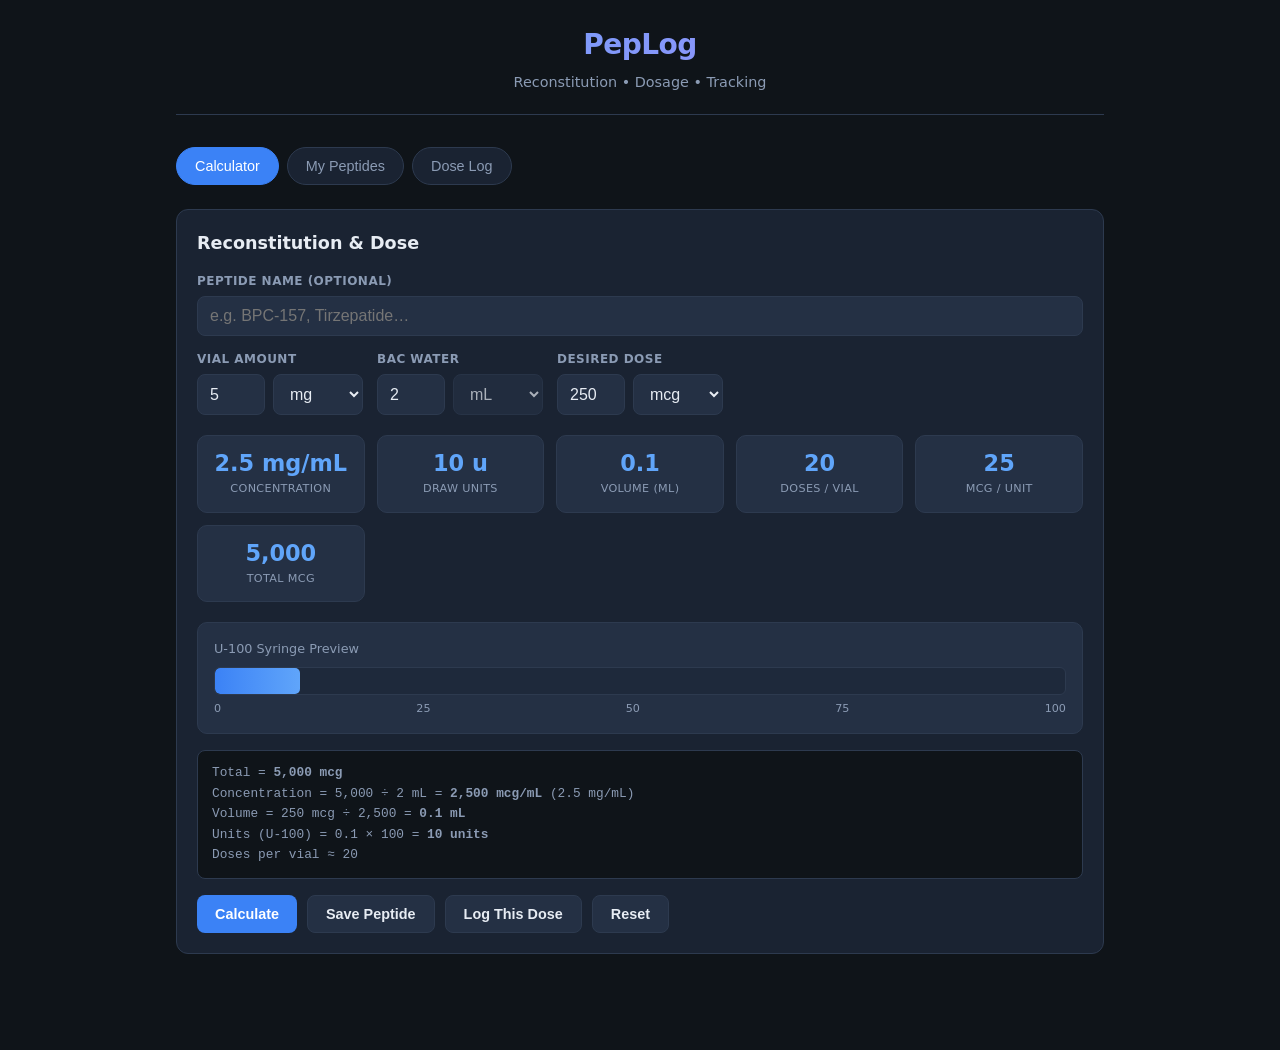
==== commit 3d89ca5f: "Rename peptide_calculator.html to index.html" ====
--- a/index.html
+++ b/index.html
@@ -3,14 +3,14 @@
 <head>
   <meta charset="UTF-8">
   <meta name="viewport" content="width=device-width, initial-scale=1.0, viewport-fit=cover, maximum-scale=1">
-  <title>Peptide Calculator & Logger</title>
+  <title>PepLog</title>
 
   <meta name="apple-mobile-web-app-capable" content="yes">
   <meta name="apple-mobile-web-app-status-bar-style" content="black-translucent">
-  <meta name="apple-mobile-web-app-title" content="Peptide Calc">
+  <meta name="apple-mobile-web-app-title" content="PepLog">
   <meta name="mobile-web-app-capable" content="yes">
   <meta name="theme-color" content="#0f1419">
-  <meta name="description" content="Peptide reconstitution, dosage calculator and dose logger">
+  <meta name="description" content="PepLog — peptide reconstitution, dosage calculator and dose logger">
 
   <link rel="apple-touch-icon" href="data:image/svg+xml,<svg xmlns='http://www.w3.org/2000/svg' viewBox='0 0 100 100'><rect width='100' height='100' rx='22' fill='%233b82f6'/><text y='68' x='50' text-anchor='middle' font-size='52' fill='white' font-family='system-ui'>P</text></svg>">
 
@@ -332,8 +332,8 @@
 <body>
   <div class="container">
     <header>
-      <h1>Peptide Calculator & Logger</h1>
-      <p>Reconstitution • Dosage • Tracking — all local in your browser</p>
+      <h1>PepLog</h1>
+      <p>Reconstitution • Dosage • Tracking</p>
     </header>
 
     <div class="tabs">
@@ -377,14 +377,6 @@
               </select>
             </div>
           </div>
-          <div class="field">
-            <label>Syringe</label>
-            <select id="syringe">
-              <option value="100">1.0 mL (100 units)</option>
-              <option value="50">0.5 mL (50 units)</option>
-              <option value="30">0.3 mL (30 units)</option>
-            </select>
-          </div>
         </div>
 
         <div class="results" id="results">
@@ -437,7 +429,14 @@
 
     <div id="peptides" class="panel">
       <div class="card">
-        <h2>Saved Peptides</h2>
+        <div style="display:flex;justify-content:space-between;align-items:center;margin-bottom:16px;flex-wrap:wrap;gap:10px;">
+          <h2 style="margin:0;">Saved Peptides</h2>
+          <div style="display:flex;gap:8px;flex-wrap:wrap;">
+            <button class="btn btn-secondary btn-sm" onclick="document.getElementById('importPeptidesFile').click()">Import</button>
+            <button class="btn btn-secondary btn-sm" onclick="exportPeptides()">Export</button>
+            <input type="file" id="importPeptidesFile" accept=".json,application/json,text/plain" style="display:none">
+          </div>
+        </div>
         <div id="peptideList" class="peptide-list">
           <div class="empty">No saved peptides yet. Calculate one and hit “Save Peptide”.</div>
         </div>
@@ -491,10 +490,10 @@
         <div style="display:flex;justify-content:space-between;align-items:center;margin-bottom:16px;flex-wrap:wrap;gap:10px;">
           <h2 style="margin:0;">History</h2>
           <div style="display:flex;gap:8px;flex-wrap:wrap;">
-            <button class="btn btn-secondary btn-sm" onclick="document.getElementById('importFile').click()">Import CSV</button>
+            <button class="btn btn-secondary btn-sm" onclick="document.getElementById('importLogFile').click()">Import CSV</button>
             <button class="btn btn-secondary btn-sm" onclick="exportLog()">Export CSV</button>
             <button class="btn btn-danger btn-sm" onclick="clearLog()">Clear Log</button>
-            <input type="file" id="importFile" accept=".csv,text/csv,text/plain" style="display:none">
+            <input type="file" id="importLogFile" accept=".csv,text/csv,text/plain" style="display:none">
           </div>
         </div>
         <div style="overflow-x:auto;">
@@ -523,7 +522,6 @@
   <script>
     let peptides = JSON.parse(localStorage.getItem('peptide_calc_peptides') || '[]');
     let logEntries = JSON.parse(localStorage.getItem('peptide_calc_log') || '[]');
-    // mcg delivered per 1 U-100 syringe unit — used to keep dose ↔ units in proportion
     let logMcgPerUnit = null;
     let syncingLog = false;
 
@@ -588,7 +586,6 @@
       const water = parseFloat(document.getElementById('waterMl').value) || 0;
       const doseAmt = parseFloat(document.getElementById('doseAmount').value) || 0;
       const doseUnit = document.getElementById('doseUnit').value;
-      const syringeMax = parseInt(document.getElementById('syringe').value) || 100;
 
       if (vialAmt <= 0 || water <= 0 || doseAmt <= 0) {
         document.getElementById('resConc').textContent = '—';
@@ -627,11 +624,10 @@
         `Volume = ${fmt(doseMcg,0)} mcg ÷ ${fmt(concMcgMl,1)} = <b>${fmt(volMl,4)} mL</b><br>` +
         `Units (U-100) = ${fmt(volMl,4)} × 100 = <b>${fmt(units,1)} units</b><br>` +
         `Doses per vial ≈ ${doses}` +
-        (units > syringeMax ? `<br><span style="color:var(--warning)">⚠ Exceeds ${syringeMax}-unit syringe capacity</span>` : '') +
         (units < 2 ? `<br><span style="color:var(--warning)">⚠ Very small draw — consider more water for easier measurement</span>` : '');
     }
 
-    ['vialAmount','vialUnit','waterMl','doseAmount','doseUnit','syringe'].forEach(id => {
+    ['vialAmount','vialUnit','waterMl','doseAmount','doseUnit'].forEach(id => {
       document.getElementById(id).addEventListener('input', calculate);
       document.getElementById(id).addEventListener('change', calculate);
     });
@@ -643,7 +639,6 @@
       document.getElementById('waterMl').value = 2;
       document.getElementById('doseAmount').value = 250;
       document.getElementById('doseUnit').value = 'mcg';
-      document.getElementById('syringe').value = 100;
       calculate();
     }
 
@@ -656,8 +651,7 @@
         vialUnit: document.getElementById('vialUnit').value,
         waterMl: parseFloat(document.getElementById('waterMl').value),
         doseAmount: parseFloat(document.getElementById('doseAmount').value),
-        doseUnit: document.getElementById('doseUnit').value,
-        syringe: document.getElementById('syringe').value
+        doseUnit: document.getElementById('doseUnit').value
       };
       peptides.push(entry);
       saveState();
@@ -674,7 +668,6 @@
       document.getElementById('waterMl').value = p.waterMl;
       document.getElementById('doseAmount').value = p.doseAmount;
       document.getElementById('doseUnit').value = p.doseUnit;
-      document.getElementById('syringe').value = p.syringe || 100;
       calculate();
       document.querySelector('[data-tab="calc"]').click();
       showToast(`Loaded “${p.name}”`);
@@ -706,6 +699,90 @@
         </div>
       `).join('');
     }
+
+    function exportPeptides() {
+      if (!peptides.length) {
+        showToast('No peptides to export');
+        return;
+      }
+      const data = peptides.map(p => ({
+        name: p.name,
+        vialAmount: p.vialAmount,
+        vialUnit: p.vialUnit,
+        waterMl: p.waterMl,
+        doseAmount: p.doseAmount,
+        doseUnit: p.doseUnit
+      }));
+      const blob = new Blob([JSON.stringify(data, null, 2)], { type: 'application/json' });
+      const url = URL.createObjectURL(blob);
+      const a = document.createElement('a');
+      a.href = url;
+      a.download = `peptide_profiles_${new Date().toISOString().slice(0,10)}.json`;
+      a.click();
+      URL.revokeObjectURL(url);
+      showToast('Peptides exported');
+    }
+
+    function importPeptidesText(text) {
+      let data;
+      try {
+        data = JSON.parse(text);
+      } catch (e) {
+        showToast('Invalid JSON file');
+        return;
+      }
+      if (!Array.isArray(data)) {
+        showToast('Expected a JSON array of peptides');
+        return;
+      }
+      const imported = [];
+      data.forEach((p, i) => {
+        if (!p || typeof p !== 'object') return;
+        const vialAmount = parseFloat(p.vialAmount);
+        const waterMl = parseFloat(p.waterMl);
+        const doseAmount = parseFloat(p.doseAmount);
+        if (!(vialAmount > 0) || !(waterMl > 0)) return;
+        let vialUnit = String(p.vialUnit || 'mg').toLowerCase();
+        if (vialUnit !== 'mg' && vialUnit !== 'mcg') vialUnit = 'mg';
+        let doseUnit = String(p.doseUnit || 'mcg').toLowerCase();
+        if (doseUnit !== 'mg' && doseUnit !== 'mcg') doseUnit = 'mcg';
+        imported.push({
+          id: Date.now() + i + Math.random(),
+          name: String(p.name || 'Imported').trim() || 'Imported',
+          vialAmount,
+          vialUnit,
+          waterMl,
+          doseAmount: doseAmount > 0 ? doseAmount : 250,
+          doseUnit
+        });
+      });
+      if (!imported.length) {
+        showToast('No valid peptides found');
+        return;
+      }
+      if (peptides.length) {
+        const merge = confirm(
+          `Import ${imported.length} peptide(s)?\nOK = add to existing\nCancel = replace all`
+        );
+        if (merge) peptides = peptides.concat(imported);
+        else peptides = imported;
+      } else {
+        peptides = imported;
+      }
+      saveState();
+      renderPeptides();
+      showToast(`Imported ${imported.length} peptide(s)`);
+    }
+
+    document.getElementById('importPeptidesFile').addEventListener('change', (e) => {
+      const file = e.target.files && e.target.files[0];
+      e.target.value = '';
+      if (!file) return;
+      const reader = new FileReader();
+      reader.onload = () => importPeptidesText(String(reader.result || ''));
+      reader.onerror = () => showToast('Could not read file');
+      reader.readAsText(file);
+    });
 
     function renderLogSelect() {
       const sel = document.getElementById('logPeptideSelect');
@@ -975,7 +1052,7 @@
       showToast(`Imported ${imported.length} row(s)`);
     }
 
-    document.getElementById('importFile').addEventListener('change', (e) => {
+    document.getElementById('importLogFile').addEventListener('change', (e) => {
       const file = e.target.files && e.target.files[0];
       e.target.value = '';
       if (!file) return;
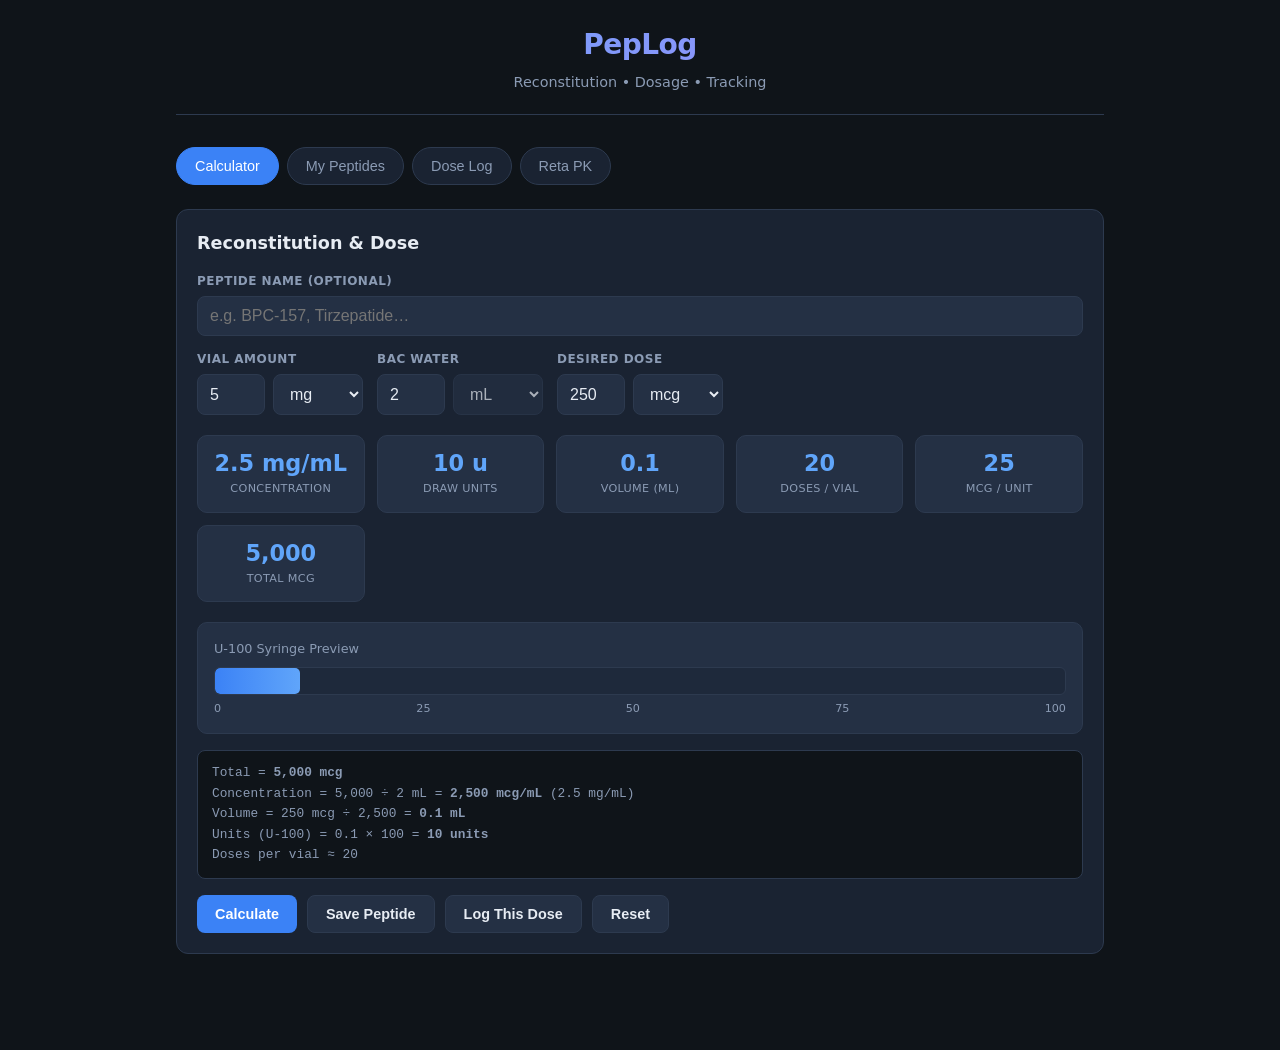
==== commit dfd7dc5f: "Rename peptide_calculator (1).html to index.html" ====
--- a/index.html
+++ b/index.html
@@ -323,6 +323,41 @@
       color: var(--text-muted);
       margin-top: 4px;
     }
+    .pk-toolbar {
+      display: flex;
+      flex-wrap: wrap;
+      gap: 10px;
+      align-items: end;
+      margin-bottom: 16px;
+    }
+    .pk-toolbar .field { min-width: 120px; }
+    .pk-chart-wrap {
+      background: var(--bg);
+      border: 1px solid var(--border);
+      border-radius: 10px;
+      padding: 12px 8px 8px;
+      overflow: hidden;
+    }
+    .pk-chart-wrap svg { width: 100%; height: auto; display: block; }
+    .pk-legend {
+      display: flex;
+      flex-wrap: wrap;
+      gap: 14px;
+      margin-top: 10px;
+      font-size: 0.75rem;
+      color: var(--text-muted);
+    }
+    .pk-legend span { display: inline-flex; align-items: center; gap: 6px; }
+    .pk-swatch {
+      width: 14px; height: 3px; border-radius: 2px; display: inline-block;
+    }
+    .pk-note {
+      font-size: 0.75rem;
+      color: var(--text-muted);
+      margin-top: 12px;
+      line-height: 1.55;
+    }
+    .pk-doses { margin-top: 8px; font-size: 0.85rem; }
     @media (max-width: 600px) {
       .grid { grid-template-columns: 1fr 1fr; }
       .results { grid-template-columns: 1fr 1fr; }
@@ -340,6 +375,7 @@
       <button class="tab active" data-tab="calc">Calculator</button>
       <button class="tab" data-tab="peptides">My Peptides</button>
       <button class="tab" data-tab="log">Dose Log</button>
+      <button class="tab" data-tab="pk">Reta PK</button>
     </div>
 
     <div id="calc" class="panel active">
@@ -515,6 +551,129 @@
         </div>
       </div>
     </div>
+
+    <div id="pk" class="panel">
+      <div class="card">
+        <h2>Retatrutide exposure</h2>
+        <p class="hint" style="margin-bottom:14px;">Pulls every logged dose whose name looks like Reta / Retatrutide / LY3437943, stacks them with Coskun 2022 PK constants, then extrapolates forward.</p>
+
+        <div class="pk-toolbar">
+          <div class="field">
+            <label>Look-ahead</label>
+            <select id="pkHorizon">
+              <option value="7">7 days</option>
+              <option value="14" selected>14 days</option>
+              <option value="21">21 days</option>
+              <option value="28">28 days</option>
+              <option value="42">42 days</option>
+            </select>
+          </div>
+          <div class="field">
+            <label>If I keep dosing</label>
+            <select id="pkRepeat">
+              <option value="none">Decay only (no more shots)</option>
+              <option value="last">Repeat last dose weekly</option>
+              <option value="custom">Repeat last dose every…</option>
+              <option value="split" selected>Split days (Mon PM / Fri PM)</option>
+            </select>
+          </div>
+          <div class="field" id="pkIntervalWrap" style="display:none;">
+            <label>Interval (days)</label>
+            <input type="number" id="pkInterval" value="7" min="1" max="28" step="1">
+          </div>
+          <div class="field" id="pkSplitAWrap" style="display:none;">
+            <label>First split day</label>
+            <select id="pkSplitA">
+              <option value="0">Sunday</option>
+              <option value="1" selected>Monday</option>
+              <option value="2">Tuesday</option>
+              <option value="3">Wednesday</option>
+              <option value="4">Thursday</option>
+              <option value="5">Friday</option>
+              <option value="6">Saturday</option>
+            </select>
+          </div>
+          <div class="field" id="pkSplitTimeAWrap" style="display:none;">
+            <label>First shot time</label>
+            <input type="time" id="pkSplitTimeA" value="20:00">
+          </div>
+          <div class="field" id="pkSplitBWrap" style="display:none;">
+            <label>Second split day</label>
+            <select id="pkSplitB">
+              <option value="0">Sunday</option>
+              <option value="1">Monday</option>
+              <option value="2">Tuesday</option>
+              <option value="3">Wednesday</option>
+              <option value="4">Thursday</option>
+              <option value="5" selected>Friday</option>
+              <option value="6">Saturday</option>
+            </select>
+          </div>
+          <div class="field" id="pkSplitTimeBWrap" style="display:none;">
+            <label>Second shot time</label>
+            <input type="time" id="pkSplitTimeB" value="20:00">
+          </div>
+        </div>
+
+        <div class="results" id="pkStats">
+          <div class="result-box">
+            <div class="value" id="pkNow">—</div>
+            <div class="label">Est. now (ng/mL)</div>
+          </div>
+          <div class="result-box">
+            <div class="value" id="pkCavg">—</div>
+            <div class="label">7-day Cavg</div>
+          </div>
+          <div class="result-box">
+            <div class="value" id="pkAuc7">—</div>
+            <div class="label">7-day AUC (ng·h/mL)</div>
+          </div>
+          <div class="result-box">
+            <div class="value" id="pkAucMean">—</div>
+            <div class="label">Mean AUC / week</div>
+          </div>
+          <div class="result-box">
+            <div class="value" id="pkCmax">—</div>
+            <div class="label">Window Cmax</div>
+          </div>
+          <div class="result-box">
+            <div class="value" id="pkCmin">—</div>
+            <div class="label">Window Cmin / trough</div>
+          </div>
+        </div>
+
+        <div class="pk-chart-wrap" id="pkChartWrap">
+          <div class="empty" id="pkEmpty">No Reta doses in the log yet. Log one as “Reta” or “Retatrutide” and this curve fills in.</div>
+          <svg id="pkSvg" viewBox="0 0 760 320" style="display:none;" aria-label="Retatrutide plasma concentration chart"></svg>
+        </div>
+        <div class="pk-legend" id="pkLegend" style="display:none;">
+          <span><i class="pk-swatch" style="background:#60a5fa;"></i> Estimated plasma</span>
+          <span><i class="pk-swatch" style="background:#a78bfa; border-top:1px dashed #a78bfa; height:0; width:16px;"></i> Extrapolation</span>
+          <span><i class="pk-swatch" style="background:#f59e0b; height:8px; width:8px; border-radius:50%;"></i> Logged dose</span>
+          <span><i class="pk-swatch" style="background:#22c55e; height:14px; width:2px;"></i> Now</span>
+        </div>
+        <p class="pk-note" id="pkMeta"></p>
+      </div>
+
+      <div class="card">
+        <h2>Reta doses used</h2>
+        <div style="overflow-x:auto;">
+          <table>
+            <thead>
+              <tr>
+                <th>Date</th>
+                <th>Logged as</th>
+                <th>Dose</th>
+                <th>mg used in model</th>
+              </tr>
+            </thead>
+            <tbody id="pkDoseBody">
+              <tr><td colspan="4" class="empty">None yet.</td></tr>
+            </tbody>
+          </table>
+        </div>
+      </div>
+    </div>
   </div>
 
   <div class="toast" id="toast"></div>
@@ -536,6 +695,7 @@
           renderLogSelect();
           renderLog();
         }
+        if (tab.dataset.tab === 'pk') renderPk();
       });
     });
 
@@ -892,6 +1052,10 @@
       renderLog();
       document.getElementById('logNotes').value = '';
       showToast('Dose logged');
+      if (isRetaName(name)) {
+        const pkTab = document.querySelector('[data-tab="pk"]');
+        if (pkTab && pkTab.classList.contains('active')) renderPk();
+      }
     }
 
     function deleteLogEntry(id) {
@@ -1094,6 +1258,354 @@
     calculate();
     renderPeptides();
     updateSyncHint();
+
+    const RETA_PK = {
+      tHalfH: 148,
+      ka: 0.065,
+      VzF: 7.5
+    };
+    RETA_PK.ke = Math.LN2 / RETA_PK.tHalfH;
+
+    function isRetaName(name) {
+      return /reta|retatrutide|ly[\s-]?3437943/i.test(String(name || ''));
+    }
+    function entryDoseMg(e) {
+      const amt = parseFloat(e.dose);
+      if (!(amt > 0)) return 0;
+      return e.doseUnit === 'mg' ? amt : amt / 1000;
+    }
+    function getRetaDoses() {
+      return logEntries
+        .map(e => ({
+          t: new Date(e.date).getTime(),
+          mg: entryDoseMg(e),
+          name: e.name,
+          dose: e.dose,
+          doseUnit: e.doseUnit
+        }))
+        .filter(d => isRetaName(d.name) && d.mg > 0 && !isNaN(d.t))
+        .sort((a, b) => a.t - b.t);
+    }
+    function retaConcFromDose(mg, hoursSince) {
+      if (!(hoursSince >= 0) || !(mg > 0)) return 0;
+      const { ka, ke, VzF } = RETA_PK;
+      const pre = (mg / VzF) * 1000 * ka / (ka - ke);
+      return pre * (Math.exp(-ke * hoursSince) - Math.exp(-ka * hoursSince));
+    }
+    function retaConcAt(ms, doses) {
+      let c = 0;
+      for (const d of doses) {
+        const h = (ms - d.t) / 3.6e6;
+        if (h >= 0) c += retaConcFromDose(d.mg, h);
+      }
+      return c;
+    }
+    function trapAuc(samples) {
+      let a = 0;
+      for (let i = 1; i < samples.length; i++) {
+        a += (samples[i].c + samples[i - 1].c) * 0.5 * ((samples[i].t - samples[i - 1].t) / 3.6e6);
+      }
+      return a;
+    }
+    function lastMgOnWeekday(logged, weekday) {
+      for (let i = logged.length - 1; i >= 0; i--) {
+        if (new Date(logged[i].t).getDay() === weekday) return logged[i].mg;
+      }
+      return logged[logged.length - 1].mg;
+    }
+    function nextWeekdayAt(fromMs, weekday, hour, minute) {
+      const target = new Date(fromMs);
+      target.setHours(hour, minute, 0, 0);
+      let add = (weekday - target.getDay() + 7) % 7;
+      if (add === 0 && target.getTime() <= fromMs) add = 7;
+      target.setDate(target.getDate() + add);
+      return target.getTime();
+    }
+    function parseClock(id) {
+      const raw = ((document.getElementById(id) && document.getElementById(id).value) || '20:00').split(':');
+      const hour = Math.min(23, Math.max(0, parseInt(raw[0], 10) || 20));
+      const minute = Math.min(59, Math.max(0, parseInt(raw[1], 10) || 0));
+      return { hour, minute };
+    }
+    function getSplitConfig() {
+      const a = parseClock('pkSplitTimeA');
+      const b = parseClock('pkSplitTimeB');
+      return {
+        dayA: parseInt(document.getElementById('pkSplitA').value, 10),
+        dayB: parseInt(document.getElementById('pkSplitB').value, 10),
+        hourA: a.hour,
+        minuteA: a.minute,
+        hourB: b.hour,
+        minuteB: b.minute
+      };
+    }
+    function weekdayName(n) {
+      return ['Sun','Mon','Tue','Wed','Thu','Fri','Sat'][n] || '';
+    }
+    function formatClock(hour, minute) {
+      const d = new Date();
+      d.setHours(hour, minute, 0, 0);
+      return d.toLocaleTimeString(undefined, { hour: 'numeric', minute: '2-digit' });
+    }
+    function buildProjectedDoses(logged, now, horizonDays, mode, intervalDays, split) {
+      const doses = logged.map(d => ({ ...d, virtual: false }));
+      if (mode === 'none' || !logged.length) return doses;
+      const last = logged[logged.length - 1];
+      const end = now + horizonDays * 86400000 + 2 * 86400000;
+
+      if (mode === 'split') {
+        const slots = [
+          { wd: split.dayA, hour: split.hourA, minute: split.minuteA },
+          { wd: split.dayB, hour: split.hourB, minute: split.minuteB }
+        ];
+        const seen = new Set();
+        slots.forEach(slot => {
+          const key = slot.wd + ':' + slot.hour + ':' + slot.minute;
+          if (seen.has(key)) return;
+          seen.add(key);
+          const mg = lastMgOnWeekday(logged, slot.wd);
+          let t = nextWeekdayAt(now, slot.wd, slot.hour, slot.minute);
+          while (t <= end) {
+            const clash = logged.some(d => Math.abs(d.t - t) < 8 * 3.6e6);
+            if (!clash) doses.push({ t, mg, name: last.name, virtual: true });
+            t += 7 * 86400000;
+          }
+        });
+        return doses.sort((a, b) => a.t - b.t);
+      }
+
+      const step = Math.max(1, intervalDays || 7) * 86400000;
+      let t = last.t + step;
+      if (t < now - 12 * 3.6e6) t = last.t;
+      while (t <= last.t) t += step;
+      while (t <= end) {
+        doses.push({ t, mg: last.mg, name: last.name, virtual: true });
+        t += step;
+      }
+      return doses;
+    }
+
+    function renderPk() {
+      const logged = getRetaDoses();
+      const body = document.getElementById('pkDoseBody');
+      if (!logged.length) {
+        body.innerHTML = '<tr><td colspan="4" class="empty">None yet.</td></tr>';
+      } else {
+        body.innerHTML = logged.slice().reverse().map(d => {
+          const dateStr = new Date(d.t).toLocaleString(undefined, { dateStyle: 'medium', timeStyle: 'short' });
+          return `<tr>
+            <td>${dateStr}</td>
+            <td>${escapeHtml(d.name)}</td>
+            <td>${fmt(d.dose, 2)} ${d.doseUnit}</td>
+            <td>${fmt(d.mg, 3)} mg</td>
+          </tr>`;
+        }).join('');
+      }
+
+      const empty = document.getElementById('pkEmpty');
+      const svg = document.getElementById('pkSvg');
+      const legend = document.getElementById('pkLegend');
+      const meta = document.getElementById('pkMeta');
+      const horizon = parseFloat(document.getElementById('pkHorizon').value) || 14;
+      const mode = document.getElementById('pkRepeat').value;
+      const interval = parseFloat(document.getElementById('pkInterval').value) || 7;
+      const split = getSplitConfig();
+      document.getElementById('pkIntervalWrap').style.display = mode === 'custom' ? '' : 'none';
+      const showSplit = mode === 'split';
+      document.getElementById('pkSplitAWrap').style.display = showSplit ? '' : 'none';
+      document.getElementById('pkSplitTimeAWrap').style.display = showSplit ? '' : 'none';
+      document.getElementById('pkSplitBWrap').style.display = showSplit ? '' : 'none';
+      document.getElementById('pkSplitTimeBWrap').style.display = showSplit ? '' : 'none';
+      savePkPrefs();
+
+      if (!logged.length) {
+        empty.style.display = '';
+        svg.style.display = 'none';
+        legend.style.display = 'none';
+        ['pkNow','pkCavg','pkAuc7','pkAucMean','pkCmax','pkCmin'].forEach(id => {
+          document.getElementById(id).textContent = '—';
+        });
+        meta.textContent = 'Model: 1-compartment, first-order SC absorption. t½ 148 h, ka 0.065 h⁻¹, Vz/F 7.5 L (Coskun et al., Cell Metabolism 2022). Concentration in ng/mL.';
+        return;
+      }
+
+      empty.style.display = 'none';
+      svg.style.display = '';
+      legend.style.display = 'flex';
+
+      const now = Date.now();
+      const first = logged[0].t;
+      const start = first - 12 * 3.6e6;
+      const end = now + horizon * 86400000;
+      const allDoses = buildProjectedDoses(logged, now, horizon, mode, interval, split);
+
+      const stepMs = Math.max(2 * 3.6e6, Math.floor((end - start) / 360));
+      const samples = [];
+      for (let t = start; t <= end; t += stepMs) {
+        samples.push({ t, c: retaConcAt(t, allDoses) });
+      }
+      if (samples[samples.length - 1].t < end) {
+        samples.push({ t: end, c: retaConcAt(end, allDoses) });
+      }
+      const nowC = retaConcAt(now, logged);
+
+      const weekAgo = now - 7 * 86400000;
+      const weekSamples = [];
+      for (let t = weekAgo; t <= now; t += 2 * 3.6e6) {
+        weekSamples.push({ t, c: retaConcAt(t, logged) });
+      }
+      weekSamples.push({ t: now, c: nowC });
+      const auc7 = trapAuc(weekSamples);
+      const cavg7 = auc7 / 168;
+
+      const windowCs = samples.filter(s => s.t >= first && s.t <= end).map(s => s.c);
+      const cmax = windowCs.length ? Math.max(...windowCs) : 0;
+      const futureCs = samples.filter(s => s.t >= now && s.t <= end).map(s => s.c);
+      const cmin = futureCs.length ? Math.min(...futureCs) : 0;
+
+      const spanMs = Math.max(now - first, 86400000);
+      const spanWeeks = spanMs / (7 * 86400000);
+      const fullSamples = samples.filter(s => s.t >= first && s.t <= now);
+      const aucToNow = trapAuc(fullSamples.length ? fullSamples : samples);
+      const meanAucWeek = aucToNow / Math.max(spanWeeks, 1 / 7);
+
+      document.getElementById('pkNow').textContent = fmt(nowC, 1);
+      document.getElementById('pkCavg').textContent = fmt(cavg7, 1) + ' ng/mL';
+      document.getElementById('pkAuc7').textContent = fmt(auc7, 0);
+      document.getElementById('pkAucMean').textContent = fmt(meanAucWeek, 0);
+      document.getElementById('pkCmax').textContent = fmt(cmax, 1);
+      document.getElementById('pkCmin').textContent = fmt(cmin, 1);
+
+      drawPkChart(svg, samples, logged, allDoses.filter(d => d.virtual), now, start, end, cmax);
+
+      const totalMg = logged.reduce((s, d) => s + d.mg, 0);
+      const last = logged[logged.length - 1];
+      const splitNote = mode === 'split'
+        ? ` · projecting ${weekdayName(split.dayA)} ${formatClock(split.hourA, split.minuteA)} + ${weekdayName(split.dayB)} ${formatClock(split.hourB, split.minuteB)} (uses last logged mg on that weekday when available)`
+        : '';
+      meta.innerHTML =
+        `${logged.length} logged Reta dose${logged.length === 1 ? '' : 's'} · ${fmt(totalMg, 2)} mg total · last ${fmt(last.mg, 2)} mg` +
+        ` · 7-day AUC ${fmt(auc7, 0)} ng·h/mL · mean weekly AUC since first dose ${fmt(meanAucWeek, 0)} ng·h/mL` +
+        `${splitNote}.` +
+        `<br>1-compartment FO absorption fitted to Coskun 2022 (t½ 148 h, ka 0.065 h⁻¹, Vz/F 7.5 L). Population-average estimate — not individual plasma data.`;
+    }
+
+    function drawPkChart(svg, samples, logged, virtual, now, start, end, yPeak) {
+      const W = 760, H = 320;
+      const padL = 52, padR = 18, padT = 18, padB = 36;
+      const plotW = W - padL - padR;
+      const plotH = H - padT - padB;
+      const yMax = Math.max(yPeak * 1.12, 20);
+      const xOf = t => padL + ((t - start) / (end - start)) * plotW;
+      const yOf = c => padT + plotH - (c / yMax) * plotH;
+
+      const ticks = niceTicks(yMax, 5);
+      let grid = '';
+      ticks.forEach(v => {
+        const y = yOf(v);
+        grid += `<line x1="${padL}" y1="${y}" x2="${W - padR}" y2="${y}" stroke="#2d3a4f" stroke-width="1"/>`;
+        grid += `<text x="${padL - 8}" y="${y + 4}" text-anchor="end" fill="#8b9bb4" font-size="11">${v}</text>`;
+      });
+
+      const dayMs = 86400000;
+      const spanDays = (end - start) / dayMs;
+      const xStep = spanDays > 40 ? 7 : spanDays > 20 ? 3 : 1;
+      const startDay = new Date(start);
+      startDay.setHours(0, 0, 0, 0);
+      let xLabels = '';
+      for (let t = startDay.getTime(); t <= end + dayMs; t += xStep * dayMs) {
+        if (t < start - dayMs / 2 || t > end + dayMs / 2) continue;
+        const x = xOf(t);
+        const d = new Date(t);
+        const label = d.toLocaleDateString(undefined, { month: 'short', day: 'numeric' });
+        xLabels += `<text x="${x}" y="${H - 10}" text-anchor="middle" fill="#8b9bb4" font-size="11">${label}</text>`;
+        xLabels += `<line x1="${x}" y1="${padT}" x2="${x}" y2="${padT + plotH}" stroke="#243044" stroke-width="1"/>`;
+      }
+
+      const past = samples.filter(s => s.t <= now);
+      const fut = samples.filter(s => s.t >= now);
+      const pathOf = arr => arr.map((s, i) => `${i ? 'L' : 'M'}${xOf(s.t).toFixed(1)},${yOf(s.c).toFixed(1)}`).join(' ');
+      const pastPath = pathOf(past);
+      const futPath = pathOf(fut);
+      const areaPath = pastPath +
+        ` L${xOf(past[past.length - 1].t).toFixed(1)},${yOf(0).toFixed(1)}` +
+        ` L${xOf(past[0].t).toFixed(1)},${yOf(0).toFixed(1)} Z`;
+
+      let doseMarks = logged.map(d => {
+        const x = xOf(d.t);
+        const c = retaConcAt(d.t, logged);
+        return `<line x1="${x}" y1="${yOf(0)}" x2="${x}" y2="${yOf(c)}" stroke="#f59e0b" stroke-width="1" opacity="0.45"/>
+          <circle cx="${x}" cy="${yOf(c)}" r="4" fill="#f59e0b"/>`;
+      }).join('');
+      doseMarks += virtual.map(d => {
+        if (d.t > end || d.t < start) return '';
+        const x = xOf(d.t);
+        return `<line x1="${x}" y1="${padT}" x2="${x}" y2="${padT + plotH}" stroke="#a78bfa" stroke-dasharray="3 4" stroke-width="1" opacity="0.5"/>`;
+      }).join('');
+
+      const nx = xOf(now);
+      const nowLine = `<line x1="${nx}" y1="${padT}" x2="${nx}" y2="${padT + plotH}" stroke="#22c55e" stroke-width="1.5"/>
+        <circle cx="${nx}" cy="${yOf(retaConcAt(now, getRetaDoses().concat(virtual)))}" r="4.5" fill="#22c55e"/>`;
+
+      svg.innerHTML = `
+        <rect x="0" y="0" width="${W}" height="${H}" fill="transparent"/>
+        ${grid}
+        ${xLabels}
+        <path d="${areaPath}" fill="rgba(96,165,250,0.16)"/>
+        <path d="${pastPath}" fill="none" stroke="#60a5fa" stroke-width="2.4"/>
+        <path d="${futPath}" fill="none" stroke="#a78bfa" stroke-width="2.2" stroke-dasharray="6 5"/>
+        ${doseMarks}
+        ${nowLine}
+        <text x="${padL}" y="12" fill="#8b9bb4" font-size="11">ng/mL</text>
+      `;
+    }
+
+    function niceTicks(max, count) {
+      if (!(max > 0)) return [0];
+      const raw = max / count;
+      const pow = Math.pow(10, Math.floor(Math.log10(raw)));
+      const n = raw / pow;
+      const step = n >= 5 ? 5 * pow : n >= 2 ? 2 * pow : pow;
+      const ticks = [];
+      for (let v = 0; v <= max + step / 20; v += step) ticks.push(Number(v.toPrecision(6)));
+      return ticks;
+    }
+
+    function savePkPrefs() {
+      try {
+        localStorage.setItem('peptide_calc_pk_prefs', JSON.stringify({
+          horizon: document.getElementById('pkHorizon').value,
+          repeat: document.getElementById('pkRepeat').value,
+          interval: document.getElementById('pkInterval').value,
+          splitA: document.getElementById('pkSplitA').value,
+          splitB: document.getElementById('pkSplitB').value,
+          splitTimeA: document.getElementById('pkSplitTimeA').value,
+          splitTimeB: document.getElementById('pkSplitTimeB').value,
+          splitTime: document.getElementById('pkSplitTimeA').value
+        }));
+      } catch (e) { /* ignore */ }
+    }
+    function loadPkPrefs() {
+      try {
+        const p = JSON.parse(localStorage.getItem('peptide_calc_pk_prefs') || 'null');
+        if (!p) return;
+        if (p.horizon) document.getElementById('pkHorizon').value = p.horizon;
+        if (p.repeat) document.getElementById('pkRepeat').value = p.repeat;
+        if (p.interval) document.getElementById('pkInterval').value = p.interval;
+        if (p.splitA != null) document.getElementById('pkSplitA').value = String(p.splitA);
+        if (p.splitB != null) document.getElementById('pkSplitB').value = String(p.splitB);
+        const timeA = p.splitTimeA || p.splitTime;
+        const timeB = p.splitTimeB || p.splitTime;
+        if (timeA) document.getElementById('pkSplitTimeA').value = timeA;
+        if (timeB) document.getElementById('pkSplitTimeB').value = timeB;
+      } catch (e) { /* ignore */ }
+    }
+    loadPkPrefs();
+    ['pkHorizon','pkRepeat','pkInterval','pkSplitA','pkSplitB','pkSplitTimeA','pkSplitTimeB'].forEach(id => {
+      const el = document.getElementById(id);
+      el.addEventListener('change', renderPk);
+      el.addEventListener('input', renderPk);
+    });
   </script>
 </body>
 </html>
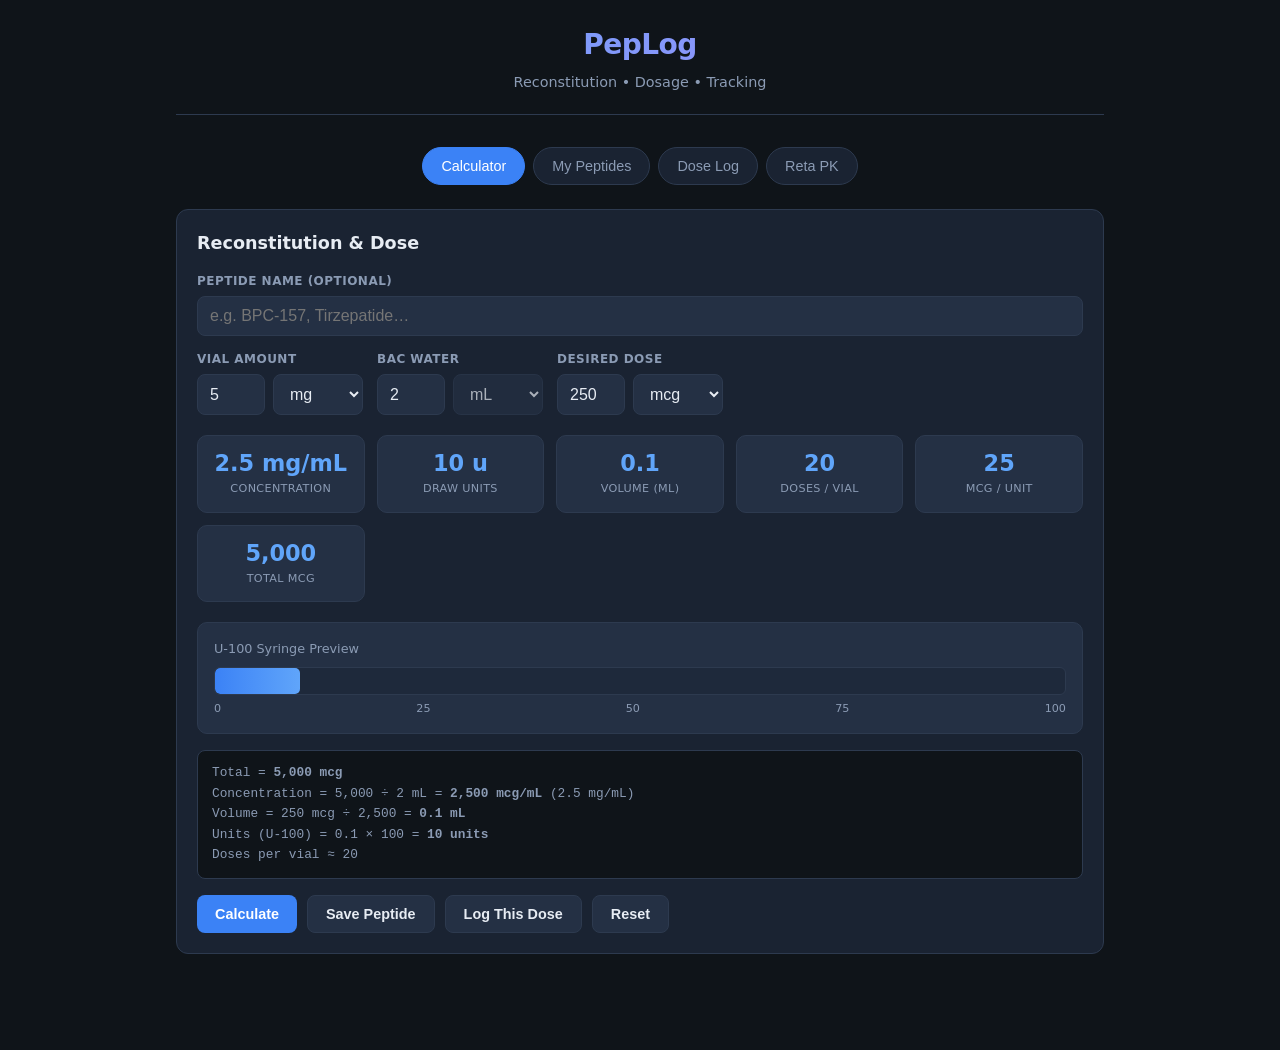
==== commit 127defc1: "Rename peptide_calculator (3).html to index.html" ====
--- a/index.html
+++ b/index.html
@@ -73,6 +73,7 @@
       gap: 8px;
       margin-bottom: 24px;
       flex-wrap: wrap;
+      justify-content: center;
     }
     .tab {
       padding: 10px 18px;
@@ -325,12 +326,50 @@
     }
     .pk-toolbar {
       display: flex;
+      flex-direction: column;
+      gap: 12px;
+      margin-bottom: 16px;
+    }
+    .pk-row {
+      display: flex;
       flex-wrap: wrap;
-      gap: 10px;
+      gap: 12px;
       align-items: end;
-      margin-bottom: 16px;
-    }
-    .pk-toolbar .field { min-width: 120px; }
+      justify-content: center;
+    }
+    .pk-toolbar .field {
+      min-width: 150px;
+      max-width: 200px;
+      flex: 0 1 170px;
+    }
+    .pk-title-line, .pk-subhead { text-align: center; }
+    .pk-plans { justify-content: center; }
+    .pk-plans {
+      display: flex;
+      flex-wrap: wrap;
+      gap: 8px 14px;
+      margin: 4px 0 14px;
+      font-size: 0.8rem;
+      color: var(--text-muted);
+    }
+    .pk-plans label {
+      display: inline-flex;
+      align-items: center;
+      gap: 6px;
+      cursor: pointer;
+      user-select: none;
+    }
+    .pk-plans input { accent-color: var(--accent); }
+    .pk-title-line {
+      font-size: 0.92rem;
+      font-weight: 600;
+      margin-bottom: 4px;
+    }
+    .pk-subhead {
+      font-size: 0.78rem;
+      color: var(--text-muted);
+      margin-bottom: 14px;
+    }
     .pk-chart-wrap {
       background: var(--bg);
       border: 1px solid var(--border);
@@ -554,109 +593,150 @@
 
     <div id="pk" class="panel">
       <div class="card">
-        <h2>Retatrutide exposure</h2>
-        <p class="hint" style="margin-bottom:14px;">Pulls every logged dose whose name looks like Reta / Retatrutide / LY3437943, stacks them with Coskun 2022 PK constants, then extrapolates forward.</p>
+        <div class="pk-title-line" id="pkTitle">Dosing to hold a target mg-equivalent at steady state</div>
+        <p class="pk-subhead" id="pkSubhead">Live curve from your Reta log · t½ = 6.0 d · split schedule</p>
 
         <div class="pk-toolbar">
-          <div class="field">
-            <label>Look-ahead</label>
-            <select id="pkHorizon">
-              <option value="7">7 days</option>
-              <option value="14" selected>14 days</option>
-              <option value="21">21 days</option>
-              <option value="28">28 days</option>
-              <option value="42">42 days</option>
-            </select>
-          </div>
-          <div class="field">
-            <label>If I keep dosing</label>
-            <select id="pkRepeat">
-              <option value="none">Decay only (no more shots)</option>
-              <option value="last">Repeat last dose weekly</option>
-              <option value="custom">Repeat last dose every…</option>
-              <option value="split" selected>Split days (Mon PM / Fri PM)</option>
-            </select>
-          </div>
-          <div class="field" id="pkIntervalWrap" style="display:none;">
-            <label>Interval (days)</label>
-            <input type="number" id="pkInterval" value="7" min="1" max="28" step="1">
-          </div>
-          <div class="field" id="pkSplitAWrap" style="display:none;">
-            <label>First split day</label>
-            <select id="pkSplitA">
-              <option value="0">Sunday</option>
-              <option value="1" selected>Monday</option>
-              <option value="2">Tuesday</option>
-              <option value="3">Wednesday</option>
-              <option value="4">Thursday</option>
-              <option value="5">Friday</option>
-              <option value="6">Saturday</option>
-            </select>
-          </div>
-          <div class="field" id="pkSplitTimeAWrap" style="display:none;">
-            <label>First shot time</label>
-            <input type="time" id="pkSplitTimeA" value="20:00">
-          </div>
-          <div class="field" id="pkSplitBWrap" style="display:none;">
-            <label>Second split day</label>
-            <select id="pkSplitB">
-              <option value="0">Sunday</option>
-              <option value="1">Monday</option>
-              <option value="2">Tuesday</option>
-              <option value="3">Wednesday</option>
-              <option value="4">Thursday</option>
-              <option value="5" selected>Friday</option>
-              <option value="6">Saturday</option>
-            </select>
-          </div>
-          <div class="field" id="pkSplitTimeBWrap" style="display:none;">
-            <label>Second shot time</label>
-            <input type="time" id="pkSplitTimeB" value="20:00">
-          </div>
+          <div class="pk-row" id="pkRowTop">
+            <div class="field">
+              <label>Target mean (mg-eq)</label>
+              <input type="number" id="pkTarget" value="3.5" min="0" step="0.1">
+            </div>
+            <div class="field">
+              <label>Look-ahead</label>
+              <select id="pkHorizon">
+                <option value="14">14 days</option>
+                <option value="28">28 days</option>
+                <option value="42" selected>42 days</option>
+                <option value="56">56 days</option>
+                <option value="70">70 days</option>
+              </select>
+            </div>
+            <div class="field">
+              <label>If I keep dosing</label>
+              <select id="pkRepeat">
+                <option value="none">Decay only (no more shots)</option>
+                <option value="last">Repeat last dose weekly</option>
+                <option value="custom">Repeat last dose every…</option>
+                <option value="split" selected>Split days (Mon / Fri)</option>
+              </select>
+            </div>
+            <div class="field" id="pkIntervalWrap" style="display:none;">
+              <label>Interval (days)</label>
+              <input type="number" id="pkInterval" value="7" min="1" max="28" step="1">
+            </div>
+          </div>
+          <div class="pk-row" id="pkRowA">
+            <div class="field" id="pkSplitAWrap">
+              <label>First split day</label>
+              <select id="pkSplitA">
+                <option value="0">Sunday</option>
+                <option value="1" selected>Monday</option>
+                <option value="2">Tuesday</option>
+                <option value="3">Wednesday</option>
+                <option value="4">Thursday</option>
+                <option value="5">Friday</option>
+                <option value="6">Saturday</option>
+              </select>
+            </div>
+            <div class="field" id="pkSplitTimeAWrap">
+              <label>First shot time</label>
+              <input type="time" id="pkSplitTimeA" value="20:00">
+            </div>
+            <div class="field" id="pkSplitMgAWrap">
+              <label>First shot (mg)</label>
+              <input type="number" id="pkSplitMgA" value="1.4" min="0" step="0.05">
+            </div>
+          </div>
+          <div class="pk-row" id="pkRowB">
+            <div class="field" id="pkSplitBWrap">
+              <label>Second split day</label>
+              <select id="pkSplitB">
+                <option value="0">Sunday</option>
+                <option value="1">Monday</option>
+                <option value="2">Tuesday</option>
+                <option value="3">Wednesday</option>
+                <option value="4">Thursday</option>
+                <option value="5" selected>Friday</option>
+                <option value="6">Saturday</option>
+              </select>
+            </div>
+            <div class="field" id="pkSplitTimeBWrap">
+              <label>Second shot time</label>
+              <input type="time" id="pkSplitTimeB" value="20:00">
+            </div>
+            <div class="field" id="pkSplitMgBWrap">
+              <label>Second shot (mg)</label>
+              <input type="number" id="pkSplitMgB" value="1.4" min="0" step="0.05">
+            </div>
+          </div>
+        </div>
+
+        <div class="pk-plans" id="pkPlanToggles">
+          <span style="color:var(--text);font-weight:600;">Overlay plans</span>
+          <label><input type="checkbox" id="pkPlanLive" checked> My split</label>
+          <label><input type="checkbox" id="pkPlan28" checked> 1.4 + 1.4 (2.8/wk)</label>
+          <label><input type="checkbox" id="pkPlan30" checked> 1.5 + 1.5 (3.0/wk)</label>
+          <label><input type="checkbox" id="pkPlan35"> 1.75 + 1.75 (3.5/wk)</label>
+          <label><input type="checkbox" id="pkPlan40"> 2.0 + 2.0 (4.0/wk)</label>
         </div>
 
         <div class="results" id="pkStats">
           <div class="result-box">
             <div class="value" id="pkNow">—</div>
-            <div class="label">Est. now (ng/mL)</div>
+            <div class="label">Now (mg-eq)</div>
           </div>
           <div class="result-box">
-            <div class="value" id="pkCavg">—</div>
-            <div class="label">7-day Cavg</div>
+            <div class="value" id="pkWeekDose">—</div>
+            <div class="label">My split / week</div>
           </div>
           <div class="result-box">
-            <div class="value" id="pkAuc7">—</div>
-            <div class="label">7-day AUC (ng·h/mL)</div>
+            <div class="value" id="pkSsMean">—</div>
+            <div class="label">SS mean (mg-eq)</div>
           </div>
           <div class="result-box">
-            <div class="value" id="pkAucMean">—</div>
-            <div class="label">Mean AUC / week</div>
+            <div class="value" id="pkSsPeak">—</div>
+            <div class="label">SS peak</div>
           </div>
           <div class="result-box">
-            <div class="value" id="pkCmax">—</div>
-            <div class="label">Window Cmax</div>
+            <div class="value" id="pkSsTrough">—</div>
+            <div class="label">SS trough</div>
           </div>
           <div class="result-box">
-            <div class="value" id="pkCmin">—</div>
-            <div class="label">Window Cmin / trough</div>
+            <div class="value" id="pkNeed">—</div>
+            <div class="label">Weekly mg for target</div>
           </div>
         </div>
 
         <div class="pk-chart-wrap" id="pkChartWrap">
           <div class="empty" id="pkEmpty">No Reta doses in the log yet. Log one as “Reta” or “Retatrutide” and this curve fills in.</div>
-          <svg id="pkSvg" viewBox="0 0 760 320" style="display:none;" aria-label="Retatrutide plasma concentration chart"></svg>
+          <svg id="pkSvg" viewBox="0 0 800 380" style="display:none;" aria-label="Retatrutide circulating mg-equivalents chart"></svg>
         </div>
-        <div class="pk-legend" id="pkLegend" style="display:none;">
-          <span><i class="pk-swatch" style="background:#60a5fa;"></i> Estimated plasma</span>
-          <span><i class="pk-swatch" style="background:#a78bfa; border-top:1px dashed #a78bfa; height:0; width:16px;"></i> Extrapolation</span>
-          <span><i class="pk-swatch" style="background:#f59e0b; height:8px; width:8px; border-radius:50%;"></i> Logged dose</span>
-          <span><i class="pk-swatch" style="background:#22c55e; height:14px; width:2px;"></i> Now</span>
-        </div>
+        <div class="pk-legend" id="pkLegend" style="display:none;"></div>
         <p class="pk-note" id="pkMeta"></p>
       </div>
 
       <div class="card">
-        <h2>Reta doses used</h2>
+        <h2>Upcoming from split</h2>
+        <p class="hint" style="margin-bottom:10px;">These are not logged yet. Change day / time / mg above and the future curve moves. Past stays locked to the dose log.</p>
+        <div style="overflow-x:auto;">
+          <table>
+            <thead>
+              <tr>
+                <th>When</th>
+                <th>Slot</th>
+                <th>Projected mg</th>
+              </tr>
+            </thead>
+            <tbody id="pkUpcomingBody">
+              <tr><td colspan="3" class="empty">Set a split schedule to project shots.</td></tr>
+            </tbody>
+          </table>
+        </div>
+      </div>
+
+      <div class="card">
+        <h2>Logged Reta shots (history)</h2>
         <div style="overflow-x:auto;">
           <table>
             <thead>
@@ -1259,12 +1339,19 @@
     renderPeptides();
     updateSyncHint();
 
-    const RETA_PK = {
-      tHalfH: 148,
-      ka: 0.065,
-      VzF: 7.5
+    const RETA_EQ = {
+      tHalfDays: 6,
+      kaPerDay: 3.2
     };
-    RETA_PK.ke = Math.LN2 / RETA_PK.tHalfH;
+    RETA_EQ.kePerDay = Math.LN2 / RETA_EQ.tHalfDays;
+    RETA_EQ.ssFactor = RETA_EQ.tHalfDays / (7 * Math.LN2);
+
+    const PK_PLANS = [
+      { id: 'pkPlan28', key: 'p28', a: 1.4, b: 1.4, color: '#4ade80', dash: '', label: '1.4 + 1.4 = 2.8 mg/week' },
+      { id: 'pkPlan30', key: 'p30', a: 1.5, b: 1.5, color: '#eab308', dash: '', label: '1.5 + 1.5 = 3.0 mg/week' },
+      { id: 'pkPlan35', key: 'p35', a: 1.75, b: 1.75, color: '#94a3b8', dash: '3 4', label: '1.75 + 1.75 = 3.5 mg/week' },
+      { id: 'pkPlan40', key: 'p40', a: 2.0, b: 2.0, color: '#60a5fa', dash: '6 4', label: '2.0 + 2.0 = 4.0 mg/week' }
+    ];
 
     function isRetaName(name) {
       return /reta|retatrutide|ly[\s-]?3437943/i.test(String(name || ''));
@@ -1286,24 +1373,17 @@
         .filter(d => isRetaName(d.name) && d.mg > 0 && !isNaN(d.t))
         .sort((a, b) => a.t - b.t);
     }
-    function retaConcFromDose(mg, hoursSince) {
-      if (!(hoursSince >= 0) || !(mg > 0)) return 0;
-      const { ka, ke, VzF } = RETA_PK;
-      const pre = (mg / VzF) * 1000 * ka / (ka - ke);
-      return pre * (Math.exp(-ke * hoursSince) - Math.exp(-ka * hoursSince));
-    }
-    function retaConcAt(ms, doses) {
-      let c = 0;
+    function retaAmtFromDose(mg, daysSince) {
+      if (!(daysSince >= 0) || !(mg > 0)) return 0;
+      const ka = RETA_EQ.kaPerDay;
+      const ke = RETA_EQ.kePerDay;
+      return mg * ka / (ka - ke) * (Math.exp(-ke * daysSince) - Math.exp(-ka * daysSince));
+    }
+    function retaAmtAt(ms, doses) {
+      let a = 0;
       for (const d of doses) {
-        const h = (ms - d.t) / 3.6e6;
-        if (h >= 0) c += retaConcFromDose(d.mg, h);
-      }
-      return c;
-    }
-    function trapAuc(samples) {
-      let a = 0;
-      for (let i = 1; i < samples.length; i++) {
-        a += (samples[i].c + samples[i - 1].c) * 0.5 * ((samples[i].t - samples[i - 1].t) / 3.6e6);
+        const days = (ms - d.t) / 86400000;
+        if (days >= 0) a += retaAmtFromDose(d.mg, days);
       }
       return a;
     }
@@ -1311,7 +1391,7 @@
       for (let i = logged.length - 1; i >= 0; i--) {
         if (new Date(logged[i].t).getDay() === weekday) return logged[i].mg;
       }
-      return logged[logged.length - 1].mg;
+      return logged.length ? logged[logged.length - 1].mg : 0;
     }
     function nextWeekdayAt(fromMs, weekday, hour, minute) {
       const target = new Date(fromMs);
@@ -1330,13 +1410,17 @@
     function getSplitConfig() {
       const a = parseClock('pkSplitTimeA');
       const b = parseClock('pkSplitTimeB');
+      const mgA = parseFloat(document.getElementById('pkSplitMgA').value);
+      const mgB = parseFloat(document.getElementById('pkSplitMgB').value);
       return {
         dayA: parseInt(document.getElementById('pkSplitA').value, 10),
         dayB: parseInt(document.getElementById('pkSplitB').value, 10),
         hourA: a.hour,
         minuteA: a.minute,
         hourB: b.hour,
-        minuteB: b.minute
+        minuteB: b.minute,
+        mgA: mgA > 0 ? mgA : 0,
+        mgB: mgB > 0 ? mgB : 0
       };
     }
     function weekdayName(n) {
@@ -1347,31 +1431,46 @@
       d.setHours(hour, minute, 0, 0);
       return d.toLocaleTimeString(undefined, { hour: 'numeric', minute: '2-digit' });
     }
-    function buildProjectedDoses(logged, now, horizonDays, mode, intervalDays, split) {
+    function splitSlots(split, mgA, mgB) {
+      return [
+        { wd: split.dayA, hour: split.hourA, minute: split.minuteA, mg: mgA },
+        { wd: split.dayB, hour: split.hourB, minute: split.minuteB, mg: mgB }
+      ];
+    }
+    function sameLocalDay(aMs, bMs) {
+      const a = new Date(aMs);
+      const b = new Date(bMs);
+      return a.getFullYear() === b.getFullYear() && a.getMonth() === b.getMonth() && a.getDate() === b.getDate();
+    }
+    function futureSplitDoses(fromMs, end, split, mgA, mgB, logged) {
+      const out = [];
+      const seen = new Set();
+      splitSlots(split, mgA, mgB).forEach(slot => {
+        const key = slot.wd + ':' + slot.hour + ':' + slot.minute;
+        if (seen.has(key) || !(slot.mg > 0)) return;
+        seen.add(key);
+        let t = nextWeekdayAt(fromMs, slot.wd, slot.hour, slot.minute);
+        while (t <= end) {
+          const alreadyLogged = (logged || []).some(d => sameLocalDay(d.t, t));
+          if (!alreadyLogged) out.push({ t, mg: slot.mg, virtual: true, slot: weekdayName(slot.wd) });
+          t += 7 * 86400000;
+        }
+      });
+      return out.sort((a, b) => a.t - b.t);
+    }
+    function firstFutureSplit(now, split) {
+      const a = nextWeekdayAt(now, split.dayA, split.hourA, split.minuteA);
+      const b = nextWeekdayAt(now, split.dayB, split.hourB, split.minuteB);
+      return Math.min(a, b);
+    }
+    function buildProjectedDoses(logged, now, horizonDays, mode, intervalDays, split, mgA, mgB) {
       const doses = logged.map(d => ({ ...d, virtual: false }));
       if (mode === 'none' || !logged.length) return doses;
       const last = logged[logged.length - 1];
       const end = now + horizonDays * 86400000 + 2 * 86400000;
 
       if (mode === 'split') {
-        const slots = [
-          { wd: split.dayA, hour: split.hourA, minute: split.minuteA },
-          { wd: split.dayB, hour: split.hourB, minute: split.minuteB }
-        ];
-        const seen = new Set();
-        slots.forEach(slot => {
-          const key = slot.wd + ':' + slot.hour + ':' + slot.minute;
-          if (seen.has(key)) return;
-          seen.add(key);
-          const mg = lastMgOnWeekday(logged, slot.wd);
-          let t = nextWeekdayAt(now, slot.wd, slot.hour, slot.minute);
-          while (t <= end) {
-            const clash = logged.some(d => Math.abs(d.t - t) < 8 * 3.6e6);
-            if (!clash) doses.push({ t, mg, name: last.name, virtual: true });
-            t += 7 * 86400000;
-          }
-        });
-        return doses.sort((a, b) => a.t - b.t);
+        return doses.concat(futureSplitDoses(now, end, split, mgA, mgB, logged)).sort((a, b) => a.t - b.t);
       }
 
       const step = Math.max(1, intervalDays || 7) * 86400000;
@@ -1383,6 +1482,43 @@
         t += step;
       }
       return doses;
+    }
+    function sampleCurve(doses, start, end, stepMs) {
+      const samples = [];
+      for (let t = start; t <= end; t += stepMs) samples.push({ t, y: retaAmtAt(t, doses) });
+      if (!samples.length || samples[samples.length - 1].t < end) {
+        samples.push({ t: end, y: retaAmtAt(end, doses) });
+      }
+      return samples;
+    }
+    function ssMean(weeklyMg) {
+      return weeklyMg * RETA_EQ.ssFactor;
+    }
+    function ssPeakTrough(split, mgA, mgB) {
+      const now = Date.now();
+      const start = now + 70 * 86400000;
+      const end = start + 14 * 86400000;
+      const doses = futureSplitDoses(now, end, split, mgA, mgB, []);
+      let peak = 0, trough = Infinity;
+      for (let t = start; t <= end; t += 3 * 3.6e6) {
+        const y = retaAmtAt(t, doses);
+        if (y > peak) peak = y;
+        if (y < trough) trough = y;
+      }
+      if (trough === Infinity) trough = 0;
+      return { peak, trough };
+    }
+    function seedSplitAmounts(logged, split) {
+      const aEl = document.getElementById('pkSplitMgA');
+      const bEl = document.getElementById('pkSplitMgB');
+      if (!logged.length) return;
+      if (!aEl.dataset.seeded) {
+        const mgA = lastMgOnWeekday(logged, split.dayA);
+        const mgB = lastMgOnWeekday(logged, split.dayB);
+        if (mgA > 0 && !aEl.value) aEl.value = niceNum(mgA, 2);
+        if (mgB > 0 && !bEl.value) bEl.value = niceNum(mgB, 2);
+        aEl.dataset.seeded = '1';
+      }
     }
 
     function renderPk() {
@@ -1406,26 +1542,46 @@
       const svg = document.getElementById('pkSvg');
       const legend = document.getElementById('pkLegend');
       const meta = document.getElementById('pkMeta');
-      const horizon = parseFloat(document.getElementById('pkHorizon').value) || 14;
+      const horizon = parseFloat(document.getElementById('pkHorizon').value) || 42;
       const mode = document.getElementById('pkRepeat').value;
       const interval = parseFloat(document.getElementById('pkInterval').value) || 7;
       const split = getSplitConfig();
+      const target = parseFloat(document.getElementById('pkTarget').value) || 3.5;
       document.getElementById('pkIntervalWrap').style.display = mode === 'custom' ? '' : 'none';
       const showSplit = mode === 'split';
-      document.getElementById('pkSplitAWrap').style.display = showSplit ? '' : 'none';
-      document.getElementById('pkSplitTimeAWrap').style.display = showSplit ? '' : 'none';
-      document.getElementById('pkSplitBWrap').style.display = showSplit ? '' : 'none';
-      document.getElementById('pkSplitTimeBWrap').style.display = showSplit ? '' : 'none';
+      document.getElementById('pkRowA').style.display = showSplit ? 'flex' : 'none';
+      document.getElementById('pkRowB').style.display = showSplit ? 'flex' : 'none';
+      seedSplitAmounts(logged, split);
       savePkPrefs();
 
+      const weeklyLive = showSplit ? (split.mgA + split.mgB) : (logged.length ? logged[logged.length - 1].mg : 0);
+      const liveMean = ssMean(weeklyLive);
+      const needWk = target / RETA_EQ.ssFactor;
+      document.getElementById('pkTitle').textContent =
+        `Dosing to hold ~${fmt(target, 1)} mg-equivalents at steady state`;
+      document.getElementById('pkSubhead').textContent =
+        `History = logged shots only · future = split day / time / mg · ~${fmt(needWk, 2)} mg/week holds the ${fmt(target, 1)} mg-eq mean · t½ = ${RETA_EQ.tHalfDays.toFixed(1)} d`;
+
+      const statIds = ['pkNow','pkWeekDose','pkSsMean','pkSsPeak','pkSsTrough','pkNeed'];
       if (!logged.length) {
         empty.style.display = '';
         svg.style.display = 'none';
         legend.style.display = 'none';
-        ['pkNow','pkCavg','pkAuc7','pkAucMean','pkCmax','pkCmin'].forEach(id => {
-          document.getElementById(id).textContent = '—';
-        });
-        meta.textContent = 'Model: 1-compartment, first-order SC absorption. t½ 148 h, ka 0.065 h⁻¹, Vz/F 7.5 L (Coskun et al., Cell Metabolism 2022). Concentration in ng/mL.';
+        statIds.forEach(id => { document.getElementById(id).textContent = '—'; });
+        document.getElementById('pkNeed').textContent = fmt(needWk, 2) + ' mg';
+        document.getElementById('pkWeekDose').textContent = fmt(weeklyLive, 2) + ' mg';
+        document.getElementById('pkSsMean').textContent = fmt(liveMean, 2);
+        const preview = showSplit ? futureSplitDoses(Date.now(), Date.now() + horizon * 86400000, split, split.mgA, split.mgB, []) : [];
+        const upBody0 = document.getElementById('pkUpcomingBody');
+        if (!preview.length) {
+          upBody0.innerHTML = '<tr><td colspan="3" class="empty">Log a Reta shot, or set the split to preview upcoming times.</td></tr>';
+        } else {
+          upBody0.innerHTML = preview.slice(0, 10).map(d => {
+            const dateStr = new Date(d.t).toLocaleString(undefined, { weekday: 'short', dateStyle: 'medium', timeStyle: 'short' });
+            return `<tr><td>${dateStr}</td><td>${escapeHtml(d.slot || '')}</td><td>${fmt(d.mg, 2)} mg</td></tr>`;
+          }).join('');
+        }
+        meta.textContent = 'History comes from the dose log. Upcoming times and mg come from the split controls. Log a Reta dose to draw the live curve.';
         return;
       }
 
@@ -1435,81 +1591,120 @@
 
       const now = Date.now();
       const first = logged[0].t;
-      const start = first - 12 * 3.6e6;
+      const start = first - 18 * 3.6e6;
       const end = now + horizon * 86400000;
-      const allDoses = buildProjectedDoses(logged, now, horizon, mode, interval, split);
-
-      const stepMs = Math.max(2 * 3.6e6, Math.floor((end - start) / 360));
-      const samples = [];
-      for (let t = start; t <= end; t += stepMs) {
-        samples.push({ t, c: retaConcAt(t, allDoses) });
-      }
-      if (samples[samples.length - 1].t < end) {
-        samples.push({ t: end, c: retaConcAt(end, allDoses) });
-      }
-      const nowC = retaConcAt(now, logged);
-
-      const weekAgo = now - 7 * 86400000;
-      const weekSamples = [];
-      for (let t = weekAgo; t <= now; t += 2 * 3.6e6) {
-        weekSamples.push({ t, c: retaConcAt(t, logged) });
-      }
-      weekSamples.push({ t: now, c: nowC });
-      const auc7 = trapAuc(weekSamples);
-      const cavg7 = auc7 / 168;
-
-      const windowCs = samples.filter(s => s.t >= first && s.t <= end).map(s => s.c);
-      const cmax = windowCs.length ? Math.max(...windowCs) : 0;
-      const futureCs = samples.filter(s => s.t >= now && s.t <= end).map(s => s.c);
-      const cmin = futureCs.length ? Math.min(...futureCs) : 0;
-
-      const spanMs = Math.max(now - first, 86400000);
-      const spanWeeks = spanMs / (7 * 86400000);
-      const fullSamples = samples.filter(s => s.t >= first && s.t <= now);
-      const aucToNow = trapAuc(fullSamples.length ? fullSamples : samples);
-      const meanAucWeek = aucToNow / Math.max(spanWeeks, 1 / 7);
-
-      document.getElementById('pkNow').textContent = fmt(nowC, 1);
-      document.getElementById('pkCavg').textContent = fmt(cavg7, 1) + ' ng/mL';
-      document.getElementById('pkAuc7').textContent = fmt(auc7, 0);
-      document.getElementById('pkAucMean').textContent = fmt(meanAucWeek, 0);
-      document.getElementById('pkCmax').textContent = fmt(cmax, 1);
-      document.getElementById('pkCmin').textContent = fmt(cmin, 1);
-
-      drawPkChart(svg, samples, logged, allDoses.filter(d => d.virtual), now, start, end, cmax);
+      const switchAt = showSplit ? firstFutureSplit(now, split) : now;
+      const liveDoses = buildProjectedDoses(logged, now, horizon, mode, interval, split, split.mgA, split.mgB);
+      const upcoming = liveDoses.filter(d => d.virtual && d.t >= now && d.t <= end);
+      const upBody = document.getElementById('pkUpcomingBody');
+      if (!showSplit || mode === 'none') {
+        upBody.innerHTML = '<tr><td colspan="3" class="empty">Split schedule off — future is decay only or a fixed interval.</td></tr>';
+      } else if (!upcoming.length) {
+        upBody.innerHTML = '<tr><td colspan="3" class="empty">No upcoming split shots in the look-ahead window.</td></tr>';
+      } else {
+        upBody.innerHTML = upcoming.slice(0, 10).map(d => {
+          const dateStr = new Date(d.t).toLocaleString(undefined, { weekday: 'short', dateStyle: 'medium', timeStyle: 'short' });
+          return `<tr>
+            <td>${dateStr}</td>
+            <td>${escapeHtml(d.slot || '')}</td>
+            <td>${fmt(d.mg, 2)} mg</td>
+          </tr>`;
+        }).join('');
+      }
+      const stepMs = Math.max(2 * 3.6e6, Math.floor((end - start) / 420));
+
+      const series = [];
+      const hist = sampleCurve(logged, start, Math.min(now, end), stepMs);
+      series.push({ key: 'hist', label: 'History (logged shots)', color: '#2dd4bf', dash: '', width: 2.6, samples: hist, pastOnly: true });
+
+      if (document.getElementById('pkPlanLive').checked && mode !== 'none') {
+        const liveSamples = sampleCurve(liveDoses, now, end, stepMs);
+        series.push({
+          key: 'live',
+          label: `Upcoming split ${fmt(split.mgA, 2)} + ${fmt(split.mgB, 2)} (mean ~${fmt(liveMean, 2)} mg-eq)`,
+          color: '#5eead4',
+          dash: '',
+          width: 2.4,
+          samples: liveSamples
+        });
+      }
+
+      PK_PLANS.forEach(plan => {
+        const box = document.getElementById(plan.id);
+        if (!box || !box.checked || mode === 'none') return;
+        const doses = logged.concat(futureSplitDoses(now, end, split, plan.a, plan.b, logged));
+        const samples = sampleCurve(doses, now, end, stepMs);
+        series.push({
+          key: plan.key,
+          label: `${plan.label} (mean ~${fmt(ssMean(plan.a + plan.b), 2)} mg-eq)`,
+          color: plan.color,
+          dash: plan.dash,
+          width: 1.8,
+          samples
+        });
+      });
+
+      const nowY = retaAmtAt(now, logged);
+      const liveSS = ssPeakTrough(split, split.mgA, split.mgB);
+      document.getElementById('pkNow').textContent = fmt(nowY, 2);
+      document.getElementById('pkWeekDose').textContent = fmt(weeklyLive, 2) + ' mg';
+      document.getElementById('pkSsMean').textContent = fmt(liveMean, 2);
+      document.getElementById('pkSsPeak').textContent = fmt(liveSS.peak, 2);
+      document.getElementById('pkSsTrough').textContent = fmt(liveSS.trough, 2);
+      document.getElementById('pkNeed').textContent = fmt(needWk, 2) + ' mg';
+
+      let yPeak = Math.max(target * 1.2, 4);
+      series.forEach(s => s.samples.forEach(p => { if (p.y > yPeak) yPeak = p.y; }));
+      yPeak = Math.max(7, Math.ceil(yPeak * 1.08));
+
+      drawPkChart(svg, {
+        series, logged, upcoming, now, start, end, yMax: yPeak, target, switchAt, liveDoses
+      });
+
+      legend.innerHTML = series.map(s =>
+        `<span><i class="pk-swatch" style="background:${s.color};width:${s.dash ? 16 : 14}px;${s.dash ? 'height:0;border-top:2px dashed '+s.color+';' : ''}"></i>${escapeHtml(s.label)}</span>`
+      ).join('') +
+        `<span><i class="pk-swatch" style="background:#2dd4bf;height:8px;width:8px;border-radius:50%;"></i> Logged shot</span>` +
+        `<span><i class="pk-swatch" style="background:#a78bfa;height:8px;width:8px;border-radius:50%;"></i> Upcoming split shot</span>` +
+        `<span><i class="pk-swatch" style="background:#fb7185;height:14px;width:2px;"></i> Next split</span>`;
 
       const totalMg = logged.reduce((s, d) => s + d.mg, 0);
-      const last = logged[logged.length - 1];
-      const splitNote = mode === 'split'
-        ? ` · projecting ${weekdayName(split.dayA)} ${formatClock(split.hourA, split.minuteA)} + ${weekdayName(split.dayB)} ${formatClock(split.hourB, split.minuteB)} (uses last logged mg on that weekday when available)`
-        : '';
       meta.innerHTML =
-        `${logged.length} logged Reta dose${logged.length === 1 ? '' : 's'} · ${fmt(totalMg, 2)} mg total · last ${fmt(last.mg, 2)} mg` +
-        ` · 7-day AUC ${fmt(auc7, 0)} ng·h/mL · mean weekly AUC since first dose ${fmt(meanAucWeek, 0)} ng·h/mL` +
-        `${splitNote}.` +
-        `<br>1-compartment FO absorption fitted to Coskun 2022 (t½ 148 h, ka 0.065 h⁻¹, Vz/F 7.5 L). Population-average estimate — not individual plasma data.`;
-    }
-
-    function drawPkChart(svg, samples, logged, virtual, now, start, end, yPeak) {
-      const W = 760, H = 320;
-      const padL = 52, padR = 18, padT = 18, padB = 36;
+        `Steady-state mean = weekly dose × ${fmt(RETA_EQ.ssFactor, 2)} in this model. ` +
+        `So ${fmt(target, 1)} mg-eq mean ↔ ${fmt(needWk, 2)} mg/week. ` +
+        `${fmt(weeklyLive, 2)} mg/week holds ~${fmt(liveMean, 2)} mg-eq` +
+        (showSplit ? ` · SS peak/trough ${fmt(liveSS.peak, 2)} / ${fmt(liveSS.trough, 2)}` : '') +
+        `.<br>${logged.length} logged Reta dose${logged.length === 1 ? '' : 's'} · ${fmt(totalMg, 2)} mg total` +
+        (showSplit ? ` · projecting ${weekdayName(split.dayA)} ${formatClock(split.hourA, split.minuteA)} ${fmt(split.mgA, 2)} mg + ${weekdayName(split.dayB)} ${formatClock(split.hourB, split.minuteB)} ${fmt(split.mgB, 2)} mg` : '') +
+        `. t½ 6.0 d with first-order absorption (Tmax ≈ 1 d). Population-average stack — not lab plasma data.`;
+    }
+
+    function drawPkChart(svg, opt) {
+      const { series, logged, upcoming, now, start, end, yMax, target, switchAt } = opt;
+      const W = 800, H = 380;
+      const padL = 58, padR = 16, padT = 16, padB = 44;
       const plotW = W - padL - padR;
       const plotH = H - padT - padB;
-      const yMax = Math.max(yPeak * 1.12, 20);
       const xOf = t => padL + ((t - start) / (end - start)) * plotW;
-      const yOf = c => padT + plotH - (c / yMax) * plotH;
-
-      const ticks = niceTicks(yMax, 5);
+      const yOf = y => padT + plotH - (y / yMax) * plotH;
+
+      const ticks = niceTicks(yMax, 7);
       let grid = '';
       ticks.forEach(v => {
         const y = yOf(v);
-        grid += `<line x1="${padL}" y1="${y}" x2="${W - padR}" y2="${y}" stroke="#2d3a4f" stroke-width="1"/>`;
+        grid += `<line x1="${padL}" y1="${y}" x2="${W - padR}" y2="${y}" stroke="#243044" stroke-width="1"/>`;
         grid += `<text x="${padL - 8}" y="${y + 4}" text-anchor="end" fill="#8b9bb4" font-size="11">${v}</text>`;
       });
 
+      const bandTop = Math.min(yMax, target + 0.35);
+      const bandBot = Math.max(0, target - 0.55);
+      const band = `<rect x="${padL}" y="${yOf(bandTop)}" width="${plotW}" height="${Math.max(0, yOf(bandBot) - yOf(bandTop))}" fill="rgba(45,212,191,0.07)"/>`;
+      const targetLine = `<line x1="${padL}" y1="${yOf(target)}" x2="${W - padR}" y2="${yOf(target)}" stroke="#2dd4bf" stroke-dasharray="4 4" stroke-width="1.2"/>
+        <text x="${W - padR - 4}" y="${yOf(target) - 6}" text-anchor="end" fill="#5eead4" font-size="11">target ${fmt(target, 1)} mg-eq mean</text>`;
+
       const dayMs = 86400000;
       const spanDays = (end - start) / dayMs;
-      const xStep = spanDays > 40 ? 7 : spanDays > 20 ? 3 : 1;
+      const xStep = spanDays > 50 ? 7 : spanDays > 24 ? 3 : 2;
       const startDay = new Date(start);
       startDay.setHours(0, 0, 0, 0);
       let xLabels = '';
@@ -1518,45 +1713,55 @@
         const x = xOf(t);
         const d = new Date(t);
         const label = d.toLocaleDateString(undefined, { month: 'short', day: 'numeric' });
-        xLabels += `<text x="${x}" y="${H - 10}" text-anchor="middle" fill="#8b9bb4" font-size="11">${label}</text>`;
-        xLabels += `<line x1="${x}" y1="${padT}" x2="${x}" y2="${padT + plotH}" stroke="#243044" stroke-width="1"/>`;
-      }
-
-      const past = samples.filter(s => s.t <= now);
-      const fut = samples.filter(s => s.t >= now);
-      const pathOf = arr => arr.map((s, i) => `${i ? 'L' : 'M'}${xOf(s.t).toFixed(1)},${yOf(s.c).toFixed(1)}`).join(' ');
-      const pastPath = pathOf(past);
-      const futPath = pathOf(fut);
-      const areaPath = pastPath +
-        ` L${xOf(past[past.length - 1].t).toFixed(1)},${yOf(0).toFixed(1)}` +
-        ` L${xOf(past[0].t).toFixed(1)},${yOf(0).toFixed(1)} Z`;
-
-      let doseMarks = logged.map(d => {
+        xLabels += `<text x="${x}" y="${H - 12}" text-anchor="middle" fill="#8b9bb4" font-size="11">${label}</text>`;
+        xLabels += `<line x1="${x}" y1="${padT}" x2="${x}" y2="${padT + plotH}" stroke="#1e293b" stroke-width="1"/>`;
+      }
+
+      const pathOf = arr => arr.map((s, i) => `${i ? 'L' : 'M'}${xOf(s.t).toFixed(1)},${yOf(s.y).toFixed(1)}`).join(' ');
+      const lines = series.map(s => {
+        if (!s.samples.length) return '';
+        const dash = s.dash ? ` stroke-dasharray="${s.dash}"` : '';
+        return `<path d="${pathOf(s.samples)}" fill="none" stroke="${s.color}" stroke-width="${s.width || 2}"${dash}/>`;
+      }).join('');
+
+      const doseMarks = logged.map(d => {
         const x = xOf(d.t);
-        const c = retaConcAt(d.t, logged);
-        return `<line x1="${x}" y1="${yOf(0)}" x2="${x}" y2="${yOf(c)}" stroke="#f59e0b" stroke-width="1" opacity="0.45"/>
-          <circle cx="${x}" cy="${yOf(c)}" r="4" fill="#f59e0b"/>`;
+        const label = fmt(d.mg, 2).replace(/\.00$/, '').replace(/(\.\d)0$/, '$1');
+        return `<circle cx="${x}" cy="${yOf(0)}" r="4" fill="#2dd4bf"/>
+          <text x="${x}" y="${yOf(0) - 8}" text-anchor="middle" fill="#8b9bb4" font-size="10">${label}</text>`;
       }).join('');
-      doseMarks += virtual.map(d => {
-        if (d.t > end || d.t < start) return '';
+      const upcomingMarks = (upcoming || []).map(d => {
+        if (d.t < start || d.t > end) return '';
         const x = xOf(d.t);
-        return `<line x1="${x}" y1="${padT}" x2="${x}" y2="${padT + plotH}" stroke="#a78bfa" stroke-dasharray="3 4" stroke-width="1" opacity="0.5"/>`;
+        const label = fmt(d.mg, 2).replace(/\.00$/, '').replace(/(\.\d)0$/, '$1');
+        return `<line x1="${x}" y1="${padT}" x2="${x}" y2="${padT + plotH}" stroke="#a78bfa" stroke-dasharray="3 4" stroke-width="1" opacity="0.35"/>
+          <circle cx="${x}" cy="${yOf(0)}" r="4" fill="#a78bfa"/>
+          <text x="${x}" y="${yOf(0) - 8}" text-anchor="middle" fill="#c4b5fd" font-size="10">${label}</text>`;
       }).join('');
 
+      let markers = '';
+      if (switchAt && switchAt >= start && switchAt <= end) {
+        const sx = xOf(switchAt);
+        markers += `<line x1="${sx}" y1="${padT}" x2="${sx}" y2="${padT + plotH}" stroke="#fb7185" stroke-width="1.6"/>
+          <text x="${sx + 4}" y="${padT + plotH - 8}" fill="#fb7185" font-size="10">switch</text>`;
+      }
       const nx = xOf(now);
-      const nowLine = `<line x1="${nx}" y1="${padT}" x2="${nx}" y2="${padT + plotH}" stroke="#22c55e" stroke-width="1.5"/>
-        <circle cx="${nx}" cy="${yOf(retaConcAt(now, getRetaDoses().concat(virtual)))}" r="4.5" fill="#22c55e"/>`;
-
+      if (now >= start && now <= end) {
+        markers += `<line x1="${nx}" y1="${padT}" x2="${nx}" y2="${padT + plotH}" stroke="#64748b" stroke-width="1" stroke-dasharray="2 3"/>`;
+      }
+
+      svg.setAttribute('viewBox', `0 0 ${W} ${H}`);
       svg.innerHTML = `
         <rect x="0" y="0" width="${W}" height="${H}" fill="transparent"/>
         ${grid}
+        ${band}
         ${xLabels}
-        <path d="${areaPath}" fill="rgba(96,165,250,0.16)"/>
-        <path d="${pastPath}" fill="none" stroke="#60a5fa" stroke-width="2.4"/>
-        <path d="${futPath}" fill="none" stroke="#a78bfa" stroke-width="2.2" stroke-dasharray="6 5"/>
+        ${targetLine}
+        ${lines}
+        ${markers}
+        ${upcomingMarks}
         ${doseMarks}
-        ${nowLine}
-        <text x="${padL}" y="12" fill="#8b9bb4" font-size="11">ng/mL</text>
+        <text x="14" y="${padT + plotH / 2}" fill="#8b9bb4" font-size="11" transform="rotate(-90,14,${padT + plotH / 2})">Modelled circulating amount (mg-equivalents)</text>
       `;
     }
 
@@ -1577,11 +1782,20 @@
           horizon: document.getElementById('pkHorizon').value,
           repeat: document.getElementById('pkRepeat').value,
           interval: document.getElementById('pkInterval').value,
+          target: document.getElementById('pkTarget').value,
           splitA: document.getElementById('pkSplitA').value,
           splitB: document.getElementById('pkSplitB').value,
           splitTimeA: document.getElementById('pkSplitTimeA').value,
           splitTimeB: document.getElementById('pkSplitTimeB').value,
-          splitTime: document.getElementById('pkSplitTimeA').value
+          splitMgA: document.getElementById('pkSplitMgA').value,
+          splitMgB: document.getElementById('pkSplitMgB').value,
+          plans: {
+            live: document.getElementById('pkPlanLive').checked,
+            p28: document.getElementById('pkPlan28').checked,
+            p30: document.getElementById('pkPlan30').checked,
+            p35: document.getElementById('pkPlan35').checked,
+            p40: document.getElementById('pkPlan40').checked
+          }
         }));
       } catch (e) { /* ignore */ }
     }
@@ -1592,17 +1806,31 @@
         if (p.horizon) document.getElementById('pkHorizon').value = p.horizon;
         if (p.repeat) document.getElementById('pkRepeat').value = p.repeat;
         if (p.interval) document.getElementById('pkInterval').value = p.interval;
+        if (p.target) document.getElementById('pkTarget').value = p.target;
         if (p.splitA != null) document.getElementById('pkSplitA').value = String(p.splitA);
         if (p.splitB != null) document.getElementById('pkSplitB').value = String(p.splitB);
         const timeA = p.splitTimeA || p.splitTime;
         const timeB = p.splitTimeB || p.splitTime;
         if (timeA) document.getElementById('pkSplitTimeA').value = timeA;
         if (timeB) document.getElementById('pkSplitTimeB').value = timeB;
+        if (p.splitMgA) document.getElementById('pkSplitMgA').value = p.splitMgA;
+        if (p.splitMgB) document.getElementById('pkSplitMgB').value = p.splitMgB;
+        if (p.plans) {
+          const map = { live: 'pkPlanLive', p28: 'pkPlan28', p30: 'pkPlan30', p35: 'pkPlan35', p40: 'pkPlan40' };
+          Object.keys(map).forEach(k => {
+            if (typeof p.plans[k] === 'boolean') document.getElementById(map[k]).checked = p.plans[k];
+          });
+        }
       } catch (e) { /* ignore */ }
     }
     loadPkPrefs();
-    ['pkHorizon','pkRepeat','pkInterval','pkSplitA','pkSplitB','pkSplitTimeA','pkSplitTimeB'].forEach(id => {
+    [
+      'pkHorizon','pkRepeat','pkInterval','pkTarget',
+      'pkSplitA','pkSplitB','pkSplitTimeA','pkSplitTimeB','pkSplitMgA','pkSplitMgB',
+      'pkPlanLive','pkPlan28','pkPlan30','pkPlan35','pkPlan40'
+    ].forEach(id => {
       const el = document.getElementById(id);
+      if (!el) return;
       el.addEventListener('change', renderPk);
       el.addEventListener('input', renderPk);
     });
